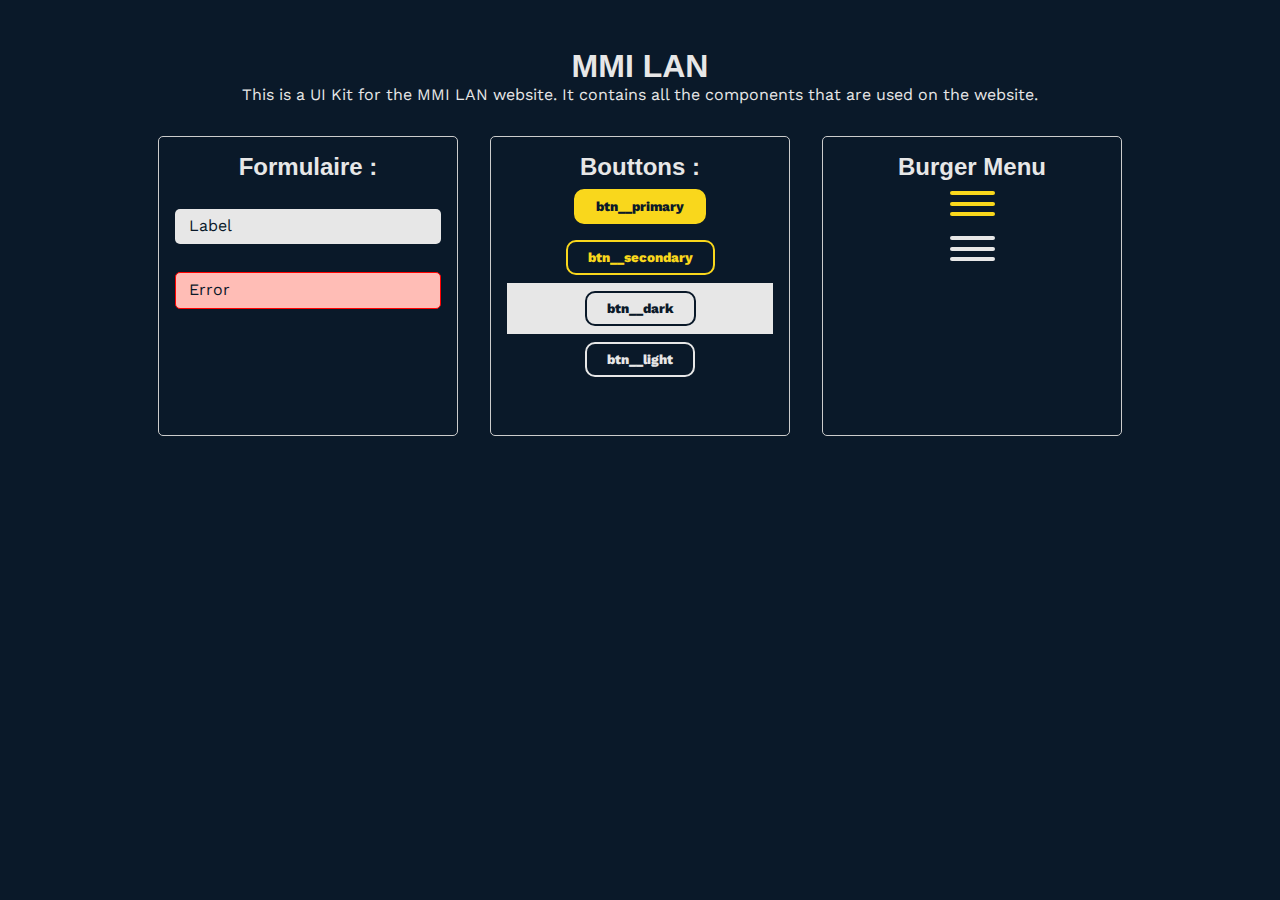
==== uikit/index.html @ 9e5bb72c "initialized UI KIT - adding default class - release v1 - you can view it in /uikit/ folder" ====
<!DOCTYPE html>
<html lang="en">
  <head>
    <meta charset="UTF-8" />
    <meta http-equiv="X-UA-Compatible" content="IE=edge" />
    <meta name="viewport" content="width=device-width, initial-scale=1.0" />
    <title>UI KIT - MMI LAN</title>

    <link rel="stylesheet" href="style/ui-kit.css" />

    <style>
      .container {
        padding: 3rem;
        text-align: center;
      }
      .kit-container {
        display: flex;
        flex-wrap: wrap;
        gap: 2rem;
        align-items: center;
        justify-content: center;
        margin-top: 2rem;
      }
      .kit-card {
        width: 300px;
        min-height: 300px;
        border: 1px solid #ccc;
        border-radius: 5px;
        padding: 1rem;
        display: flex;
        flex-direction: column;
      }
    </style>
  </head>
  <body>
    <div class="container">
      <h1>MMI LAN</h1>
      <p>
        This is a UI Kit for the MMI LAN website. It contains all the components
        that are used on the website.
      </p>
      <div class="kit-container">
        <div class="kit-card">
          <h2>Formulaire :</h2>
          <div class="input-group">
            <input
              type="text"
              name=""
              id="label"
              class="outside-form"
              placeholder=" "
            />
            <label for="label">Label</label>
          </div>
          <div class="input-group error">
            <input
              type="text"
              name=""
              id="error"
              class="outside-form"
              placeholder=" "
            />
            <label for="error">Error</label>
          </div>
        </div>
        <div class="kit-card" style="align-items: center">
          <h2>Bouttons :</h2>
          <button class="btn btn__primary">btn__primary</button>
          <button class="btn btn__secondary">btn__secondary</button>
          <div style="width: 100%; background-color: #e7e7e7">
            <button class="btn btn__dark">btn__dark</button>
          </div>

          <button class="btn btn__light">btn__light</button>
        </div>
        <div class="kit-card" style="align-items: center">
          <h2>Burger Menu</h2>
          <div class="burger-menu"><span></span><span></span><span></span></div>
          <div class="burger-menu white">
            <span></span><span></span><span></span>
          </div>
          <script>
            const burgers = document.querySelectorAll(".burger-menu");
            burgers.forEach((burger) => {
              burger.addEventListener("click", () => {
                burger.classList.toggle("active");
              });
            });
          </script>
        </div>
      </div>
    </div>
  </body>
</html>
---- uikit/style/ui-kit.css ----
/* FONT IMPORT */
/* 
* 1. WORK SANS
*/
@import url("https://fonts.googleapis.com/css2?family=Work+Sans&display=swap");
/*
* 2. Akira Expanded
*/
@font-face {
  font-family: "Akira";
  src: url("../fonts/Akira.otf");
  type: "opentype";
  font-weight: normal;
}
:root {
  --color-primary: #f9d71c;
  --color-dark: #0a1929;
  --color-light: #e7e7e7;
}

* {
  margin: 0;
  padding: 0;
  box-sizing: border-box;
}

body {
  font-family: "Work Sans", sans-serif;
  background-color: var(--color-dark);
}

/* All titles style */
h1,
h2,
h3,
h4,
h5,
h6 {
  font-family: "Akira", sans-serif;
  color: var(--color-light);
}

/* All text style */
p {
  font-family: "Work Sans", sans-serif;
  color: var(--color-light);
}

/* FORMULAIRES */
.input-group {
  position: relative;
  margin-top: 1.75rem;
}
.input-group label {
  position: absolute;
  top: 45%;
  left: 0.25rem;
  padding: 0 10px;
  background-color: transparent;
  color: var(--color-dark);
  transition: all 0.3s ease;
  transform: translateY(-50%);
}
.input-group input {
  padding: 10px;
  border: none;
  width: 100%;
}
.input-group input:not(:-moz-placeholder-shown) + label {
  top: -0.75rem;
  font-size: 0.85rem;
  color: var(--color-primary);
}
.input-group input:not(:-ms-input-placeholder) + label {
  top: -0.75rem;
  font-size: 0.85rem;
  color: var(--color-primary);
}
.input-group input:focus + label, .input-group input:not(:placeholder-shown) + label {
  top: -0.75rem;
  font-size: 0.85rem;
  color: var(--color-primary);
}
.input-group.error input {
  border: 1px solid red;
  color: red;
  background-color: rgb(255, 189, 182);
}
.input-group.error input:focus {
  outline: 1px solid red;
}
.input-group.error input:not(:-moz-placeholder-shown) + label {
  color: red;
}
.input-group.error input:not(:-ms-input-placeholder) + label {
  color: red;
}
.input-group.error input:focus + label, .input-group.error input:not(:placeholder-shown) + label {
  color: red;
}

input {
  font-family: "Work Sans", sans-serif;
  color: var(--color-dark);
  background-color: var(--color-light);
  border: none;
  border-radius: 5px;
  padding: 5px;
}
input:focus {
  outline: 2px solid var(--color-primary);
}

/*  BOUTONS  */
button {
  background-color: var(--color-light);
  border: none;
  border-radius: 5px;
  cursor: pointer;
  transition: all 0.3s ease;
}

.btn {
  font-family: "Work Sans", sans-serif;
  font-weight: 800;
  border: none;
  border-radius: 10px;
  padding: 0.5rem 1.25rem;
  margin-block: 0.5rem;
  width: -webkit-fit-content;
  width: -moz-fit-content;
  width: fit-content;
}
.btn.btn__primary {
  background-color: var(--color-primary);
  color: var(--color-dark);
  border: 2px solid var(--color-primary);
}
.btn.btn__primary:hover {
  background-color: var(--color-dark);
  color: var(--color-primary);
}
.btn.btn__secondary {
  background-color: var(--color-dark);
  color: var(--color-primary);
  border: 2px solid var(--color-primary);
}
.btn.btn__secondary:hover {
  background-color: var(--color-primary);
  color: var(--color-dark);
}
.btn.btn__dark {
  background-color: var(--color-light);
  color: var(--color-dark);
  border: 2px solid var(--color-dark);
}
.btn.btn__dark:hover {
  background-color: var(--color-dark);
  color: var(--color-light);
}
.btn.btn__light {
  background-color: var(--color-dark);
  color: var(--color-light);
  border: 2px solid var(--color-light);
}
.btn.btn__light:hover {
  background-color: var(--color-light);
  color: var(--color-dark);
}

/* BURGER MENU */
.burger-menu {
  position: relative;
  display: flex;
  cursor: pointer;
  height: 45px;
  width: 45px;
  flex-direction: column;
  align-items: stretch;
  justify-content: space-between;
  padding-block: 10px;
  z-index: 1000;
}
.burger-menu span {
  display: block;
  width: 100%;
  height: 4px;
  border-radius: 15px;
  background-color: var(--color-primary);
  transition: 0.5s ease;
}
.burger-menu.active span:nth-child(1) {
  width: 80%;
  transform: translateY(10px) rotate(135deg);
}
.burger-menu.active span:nth-child(2) {
  width: 80%;
  transform: rotate(-135deg);
}
.burger-menu.active span:nth-child(3) {
  transform: scale(0);
}
.burger-menu.white span {
  background-color: var(--color-light) !important;
}/*# sourceMappingURL=ui-kit.css.map */
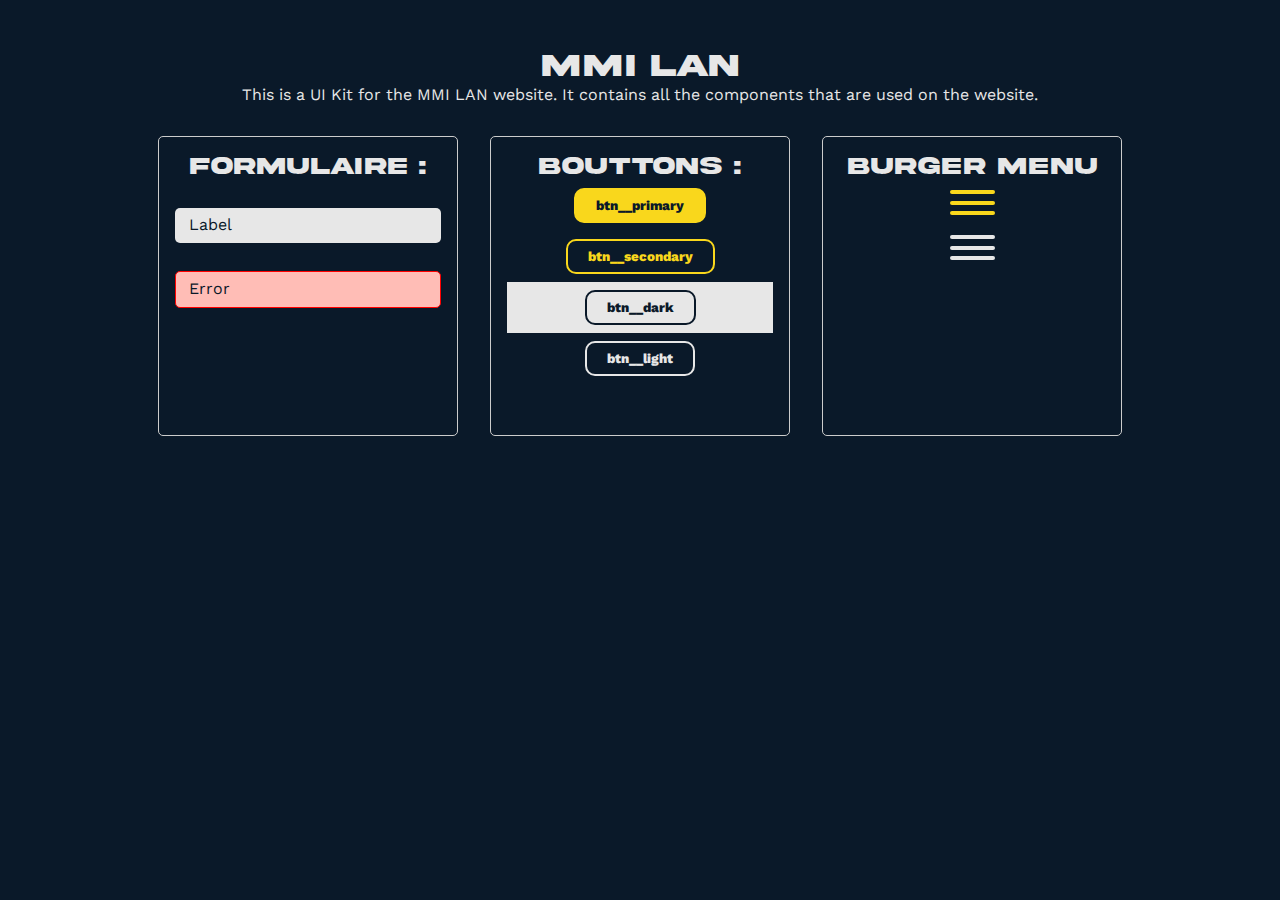
==== commit 9fbed8b1: "maximum scale 1, to avoid zooming on smartphone when focusing an input" ====
--- a/uikit/index.html
+++ b/uikit/index.html
@@ -3,7 +3,10 @@
   <head>
     <meta charset="UTF-8" />
     <meta http-equiv="X-UA-Compatible" content="IE=edge" />
-    <meta name="viewport" content="width=device-width, initial-scale=1.0" />
+    <meta
+      name="viewport"
+      content="width=device-width, initial-scale=1.0, maximum-scale=1.0"
+    />
     <title>UI KIT - MMI LAN</title>
 
     <link rel="stylesheet" href="style/ui-kit.css" />
--- a/uikit/style/ui-kit.css
+++ b/uikit/style/ui-kit.css
@@ -8,7 +8,7 @@
 */
 @font-face {
   font-family: "Akira";
-  src: url("../fonts/Akira.otf");
+  src: url("../../fonts/Akira.otf");
   type: "opentype";
   font-weight: normal;
 }
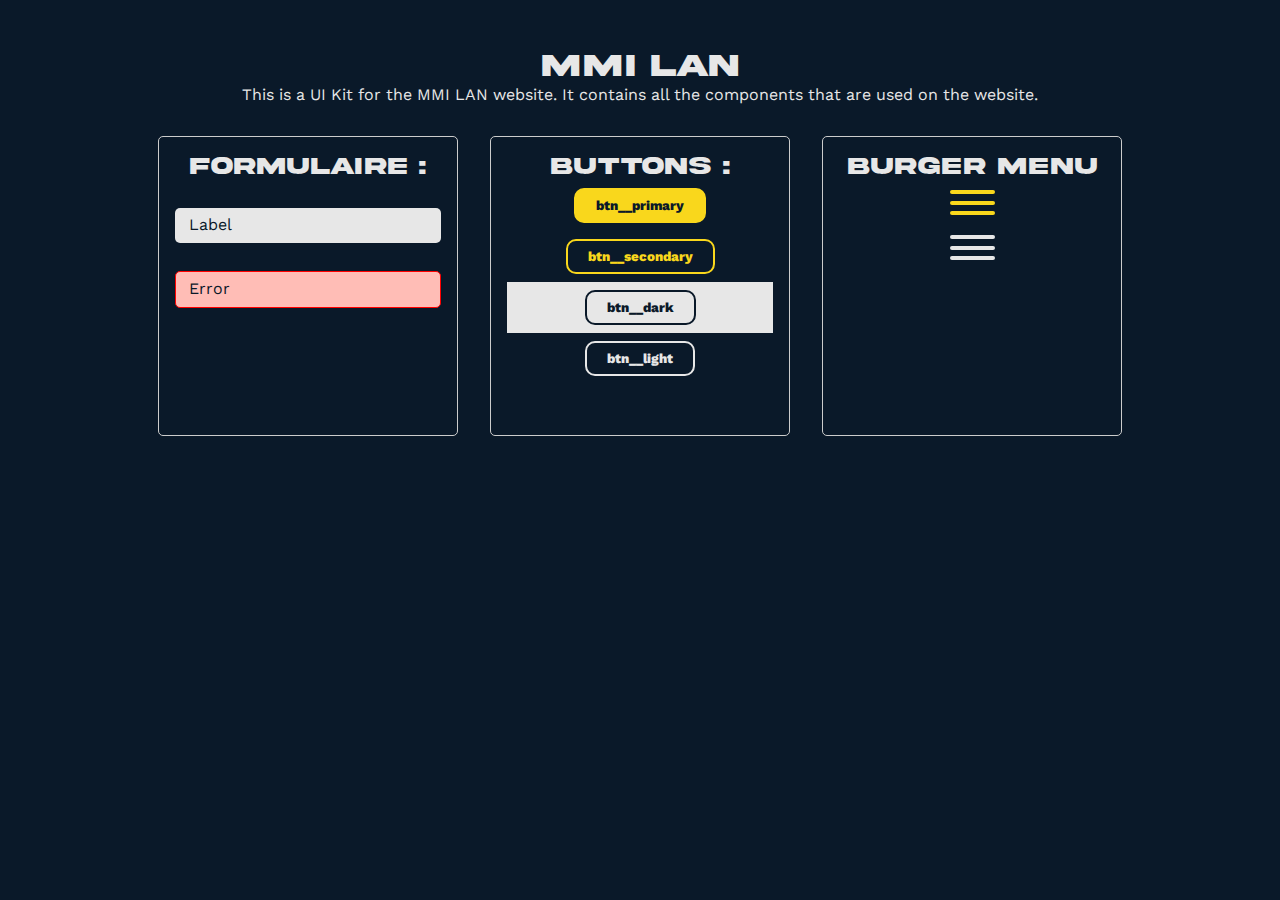
==== commit 72c99727: "fix" ====
--- a/uikit/index.html
+++ b/uikit/index.html
@@ -67,7 +67,7 @@
           </div>
         </div>
         <div class="kit-card" style="align-items: center">
-          <h2>Bouttons :</h2>
+          <h2>Buttons :</h2>
           <button class="btn btn__primary">btn__primary</button>
           <button class="btn btn__secondary">btn__secondary</button>
           <div style="width: 100%; background-color: #e7e7e7">
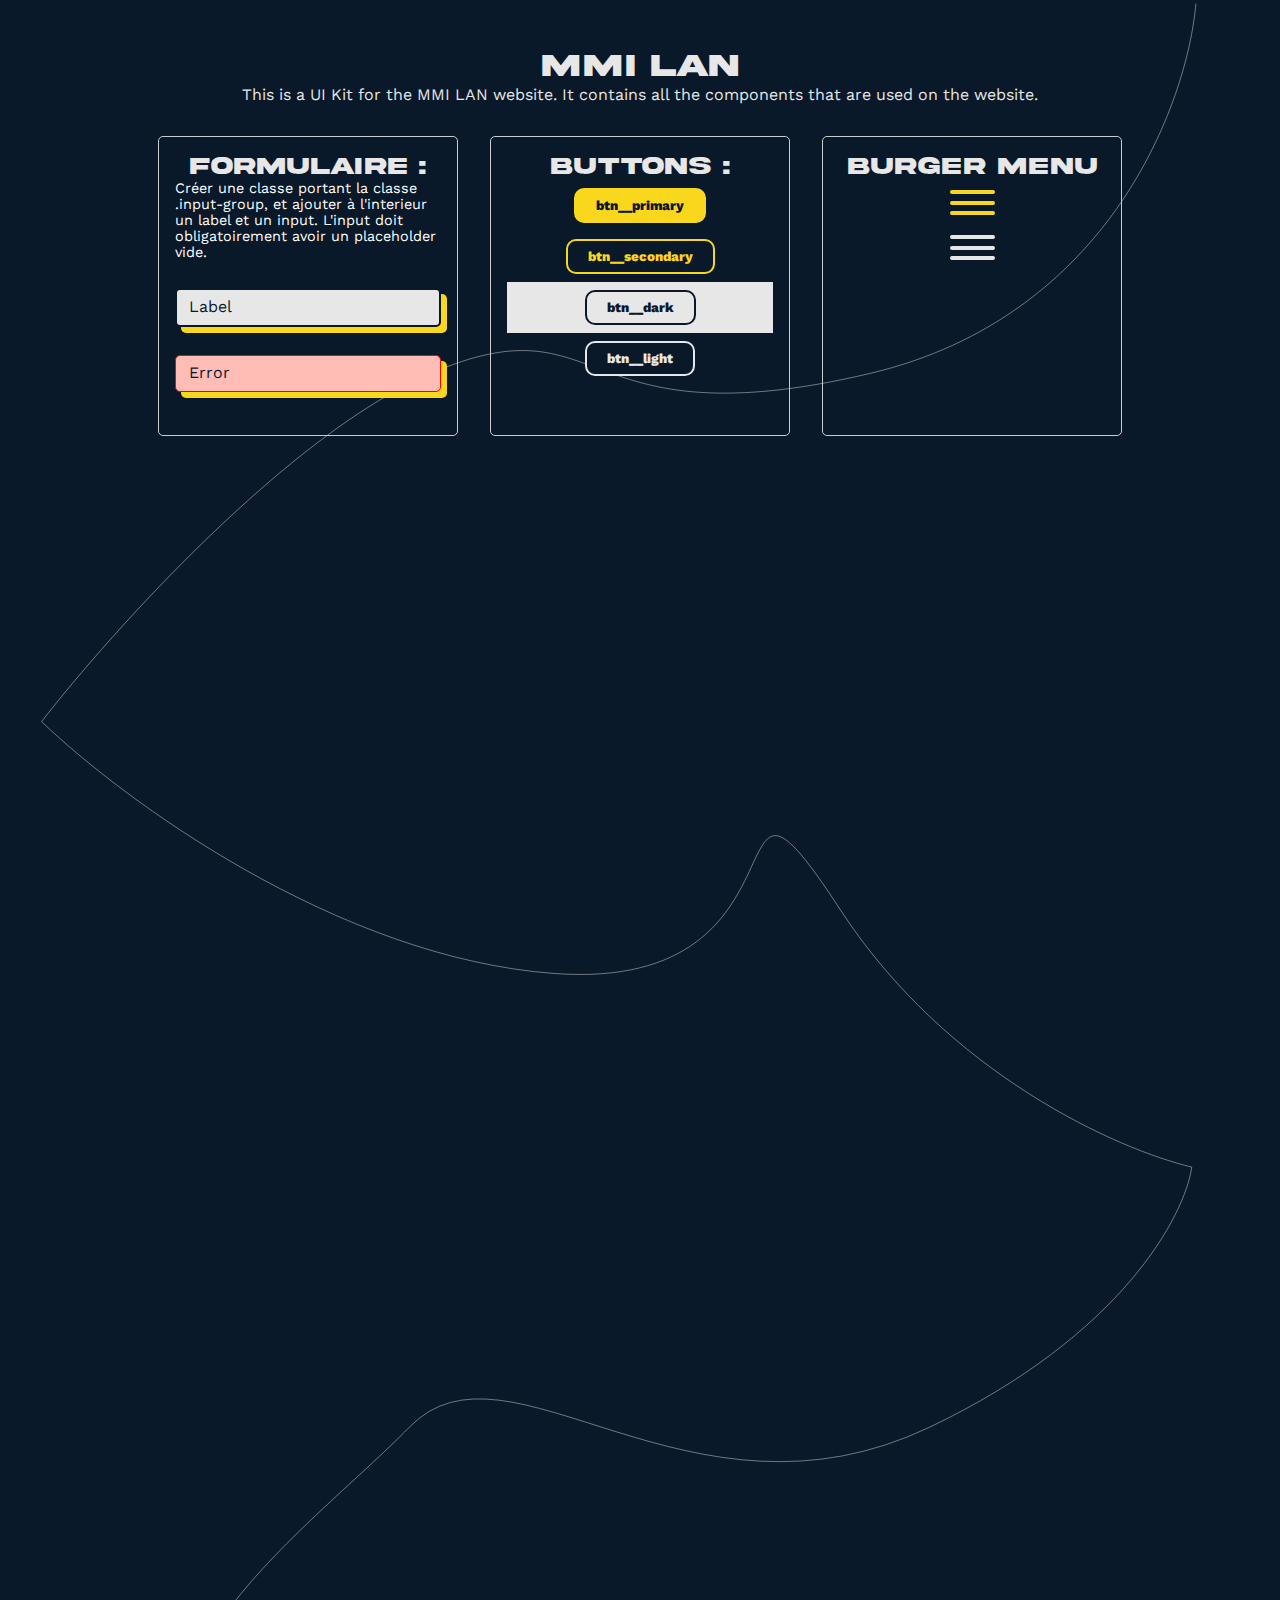
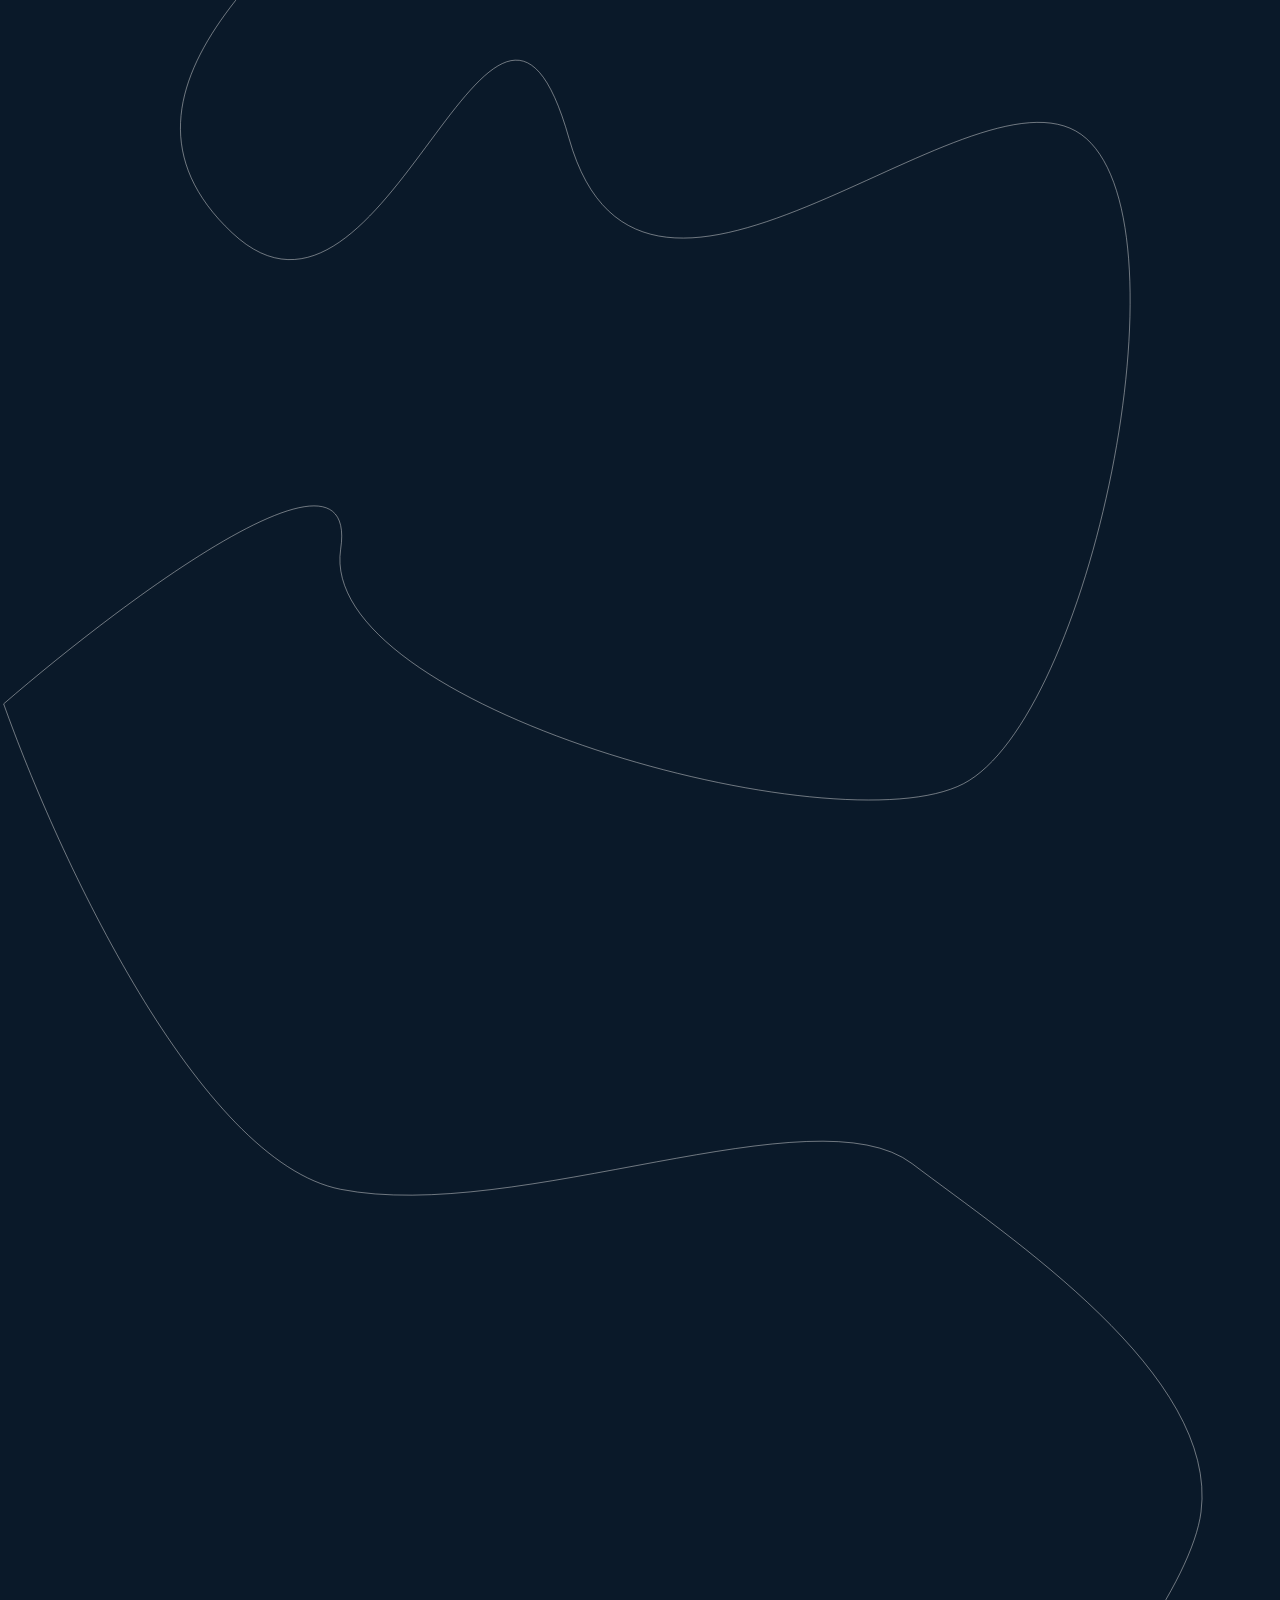
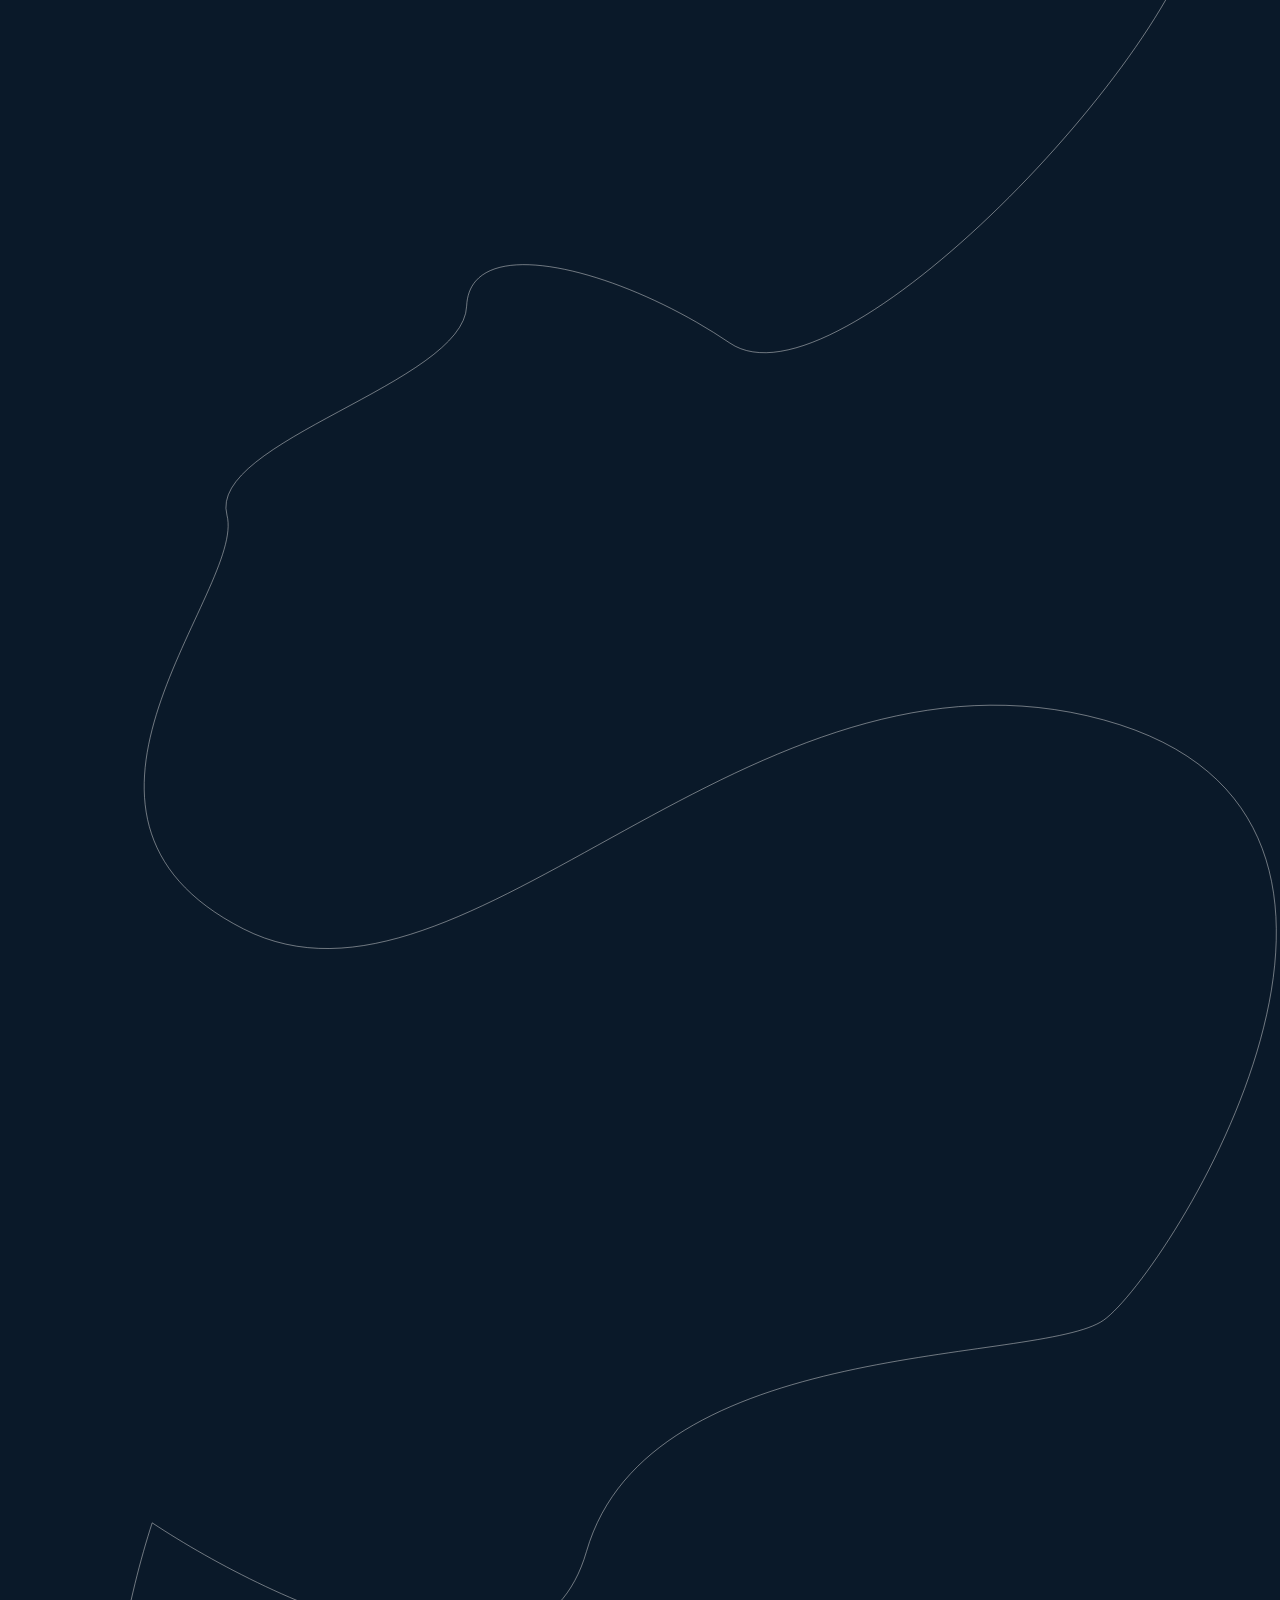
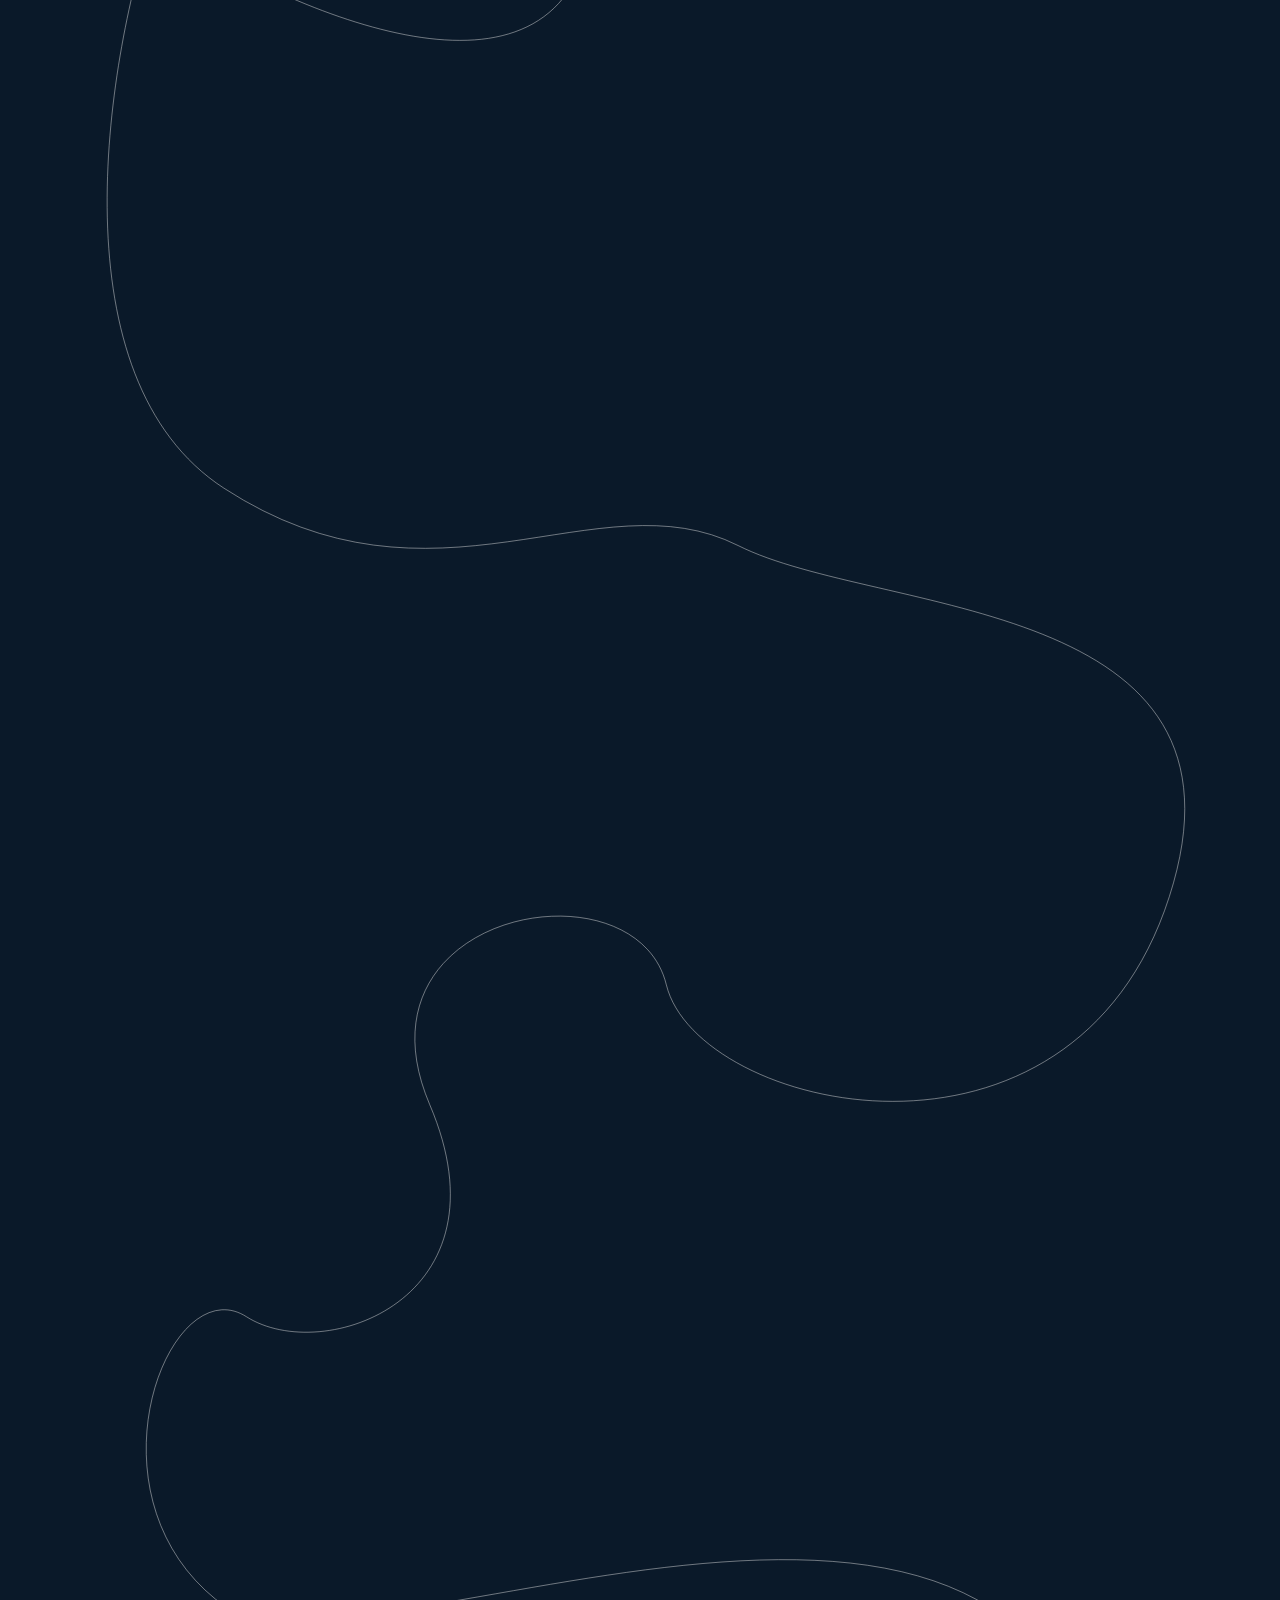
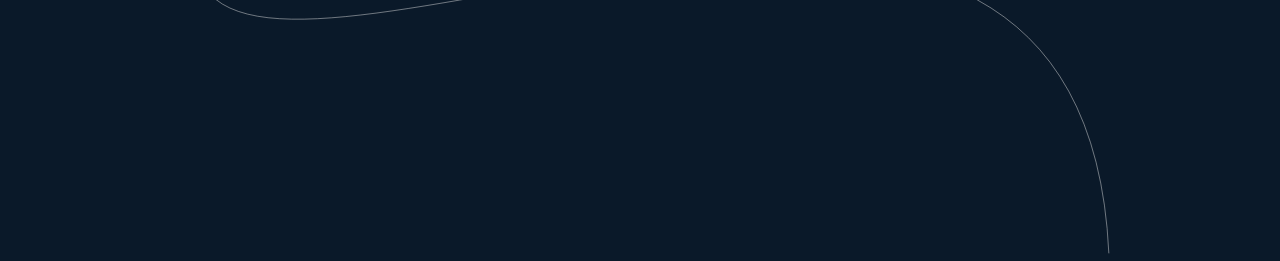
==== commit 04a163c4: "update of the UI KIT" ====
--- a/uikit/index.html
+++ b/uikit/index.html
@@ -36,6 +36,9 @@
     </style>
   </head>
   <body>
+    <div class="frise">
+      <img src="../Elements/graphics/frise.svg" alt="frise" />
+    </div>
     <div class="container">
       <h1>MMI LAN</h1>
       <p>
@@ -45,24 +48,19 @@
       <div class="kit-container">
         <div class="kit-card">
           <h2>Formulaire :</h2>
+          <p style="color: white; text-align: left; font-size: 0.9rem">
+            Créer une classe portant la classe .input-group, et ajouter à
+            l'interieur un label et un input. L'input doit obligatoirement avoir
+            un placeholder vide.
+          </p>
+          <!-- EXEMPLES DES INPUT GROUPS CI DESSOUS -->
+
           <div class="input-group">
-            <input
-              type="text"
-              name=""
-              id="label"
-              class="outside-form"
-              placeholder=" "
-            />
+            <input type="text" name="" id="label" placeholder=" " />
             <label for="label">Label</label>
           </div>
           <div class="input-group error">
-            <input
-              type="text"
-              name=""
-              id="error"
-              class="outside-form"
-              placeholder=" "
-            />
+            <input type="text" name="" id="error" placeholder=" " />
             <label for="error">Error</label>
           </div>
         </div>
--- a/uikit/style/ui-kit.css
+++ b/uikit/style/ui-kit.css
@@ -27,6 +27,23 @@
 body {
   font-family: "Work Sans", sans-serif;
   background-color: var(--color-dark);
+  position: relative;
+  overflow-x: hidden;
+}
+
+.frise {
+  position: absolute;
+  top: 0;
+  left: 50%;
+  transform: translateX(-50%);
+  width: 100%;
+  z-index: -1;
+}
+.frise img {
+  width: 100%;
+  height: 100%;
+  -o-object-fit: cover;
+     object-fit: cover;
 }
 
 /* All titles style */
@@ -60,11 +77,12 @@
   color: var(--color-dark);
   transition: all 0.3s ease;
   transform: translateY(-50%);
+  z-index: 1;
 }
 .input-group input {
   padding: 10px;
-  border: none;
-  width: 100%;
+  width: 100%;
+  z-index: 1;
 }
 .input-group input:not(:-moz-placeholder-shown) + label {
   top: -0.75rem;
@@ -98,17 +116,30 @@
 .input-group.error input:focus + label, .input-group.error input:not(:placeholder-shown) + label {
   color: red;
 }
+.input-group::after {
+  content: "";
+  position: absolute;
+  top: 0.35rem;
+  left: 0.35rem;
+  width: 100%;
+  height: 100%;
+  background-color: var(--color-primary);
+  z-index: -1;
+  border-radius: 5px;
+}
 
 input {
   font-family: "Work Sans", sans-serif;
   color: var(--color-dark);
   background-color: var(--color-light);
-  border: none;
+  border: 2px solid var(--color-dark);
+  outline: none;
   border-radius: 5px;
   padding: 5px;
 }
 input:focus {
-  outline: 2px solid var(--color-primary);
+  border: 2px solid var(--color-primary);
+  outline: none;
 }
 
 /*  BOUTONS  */
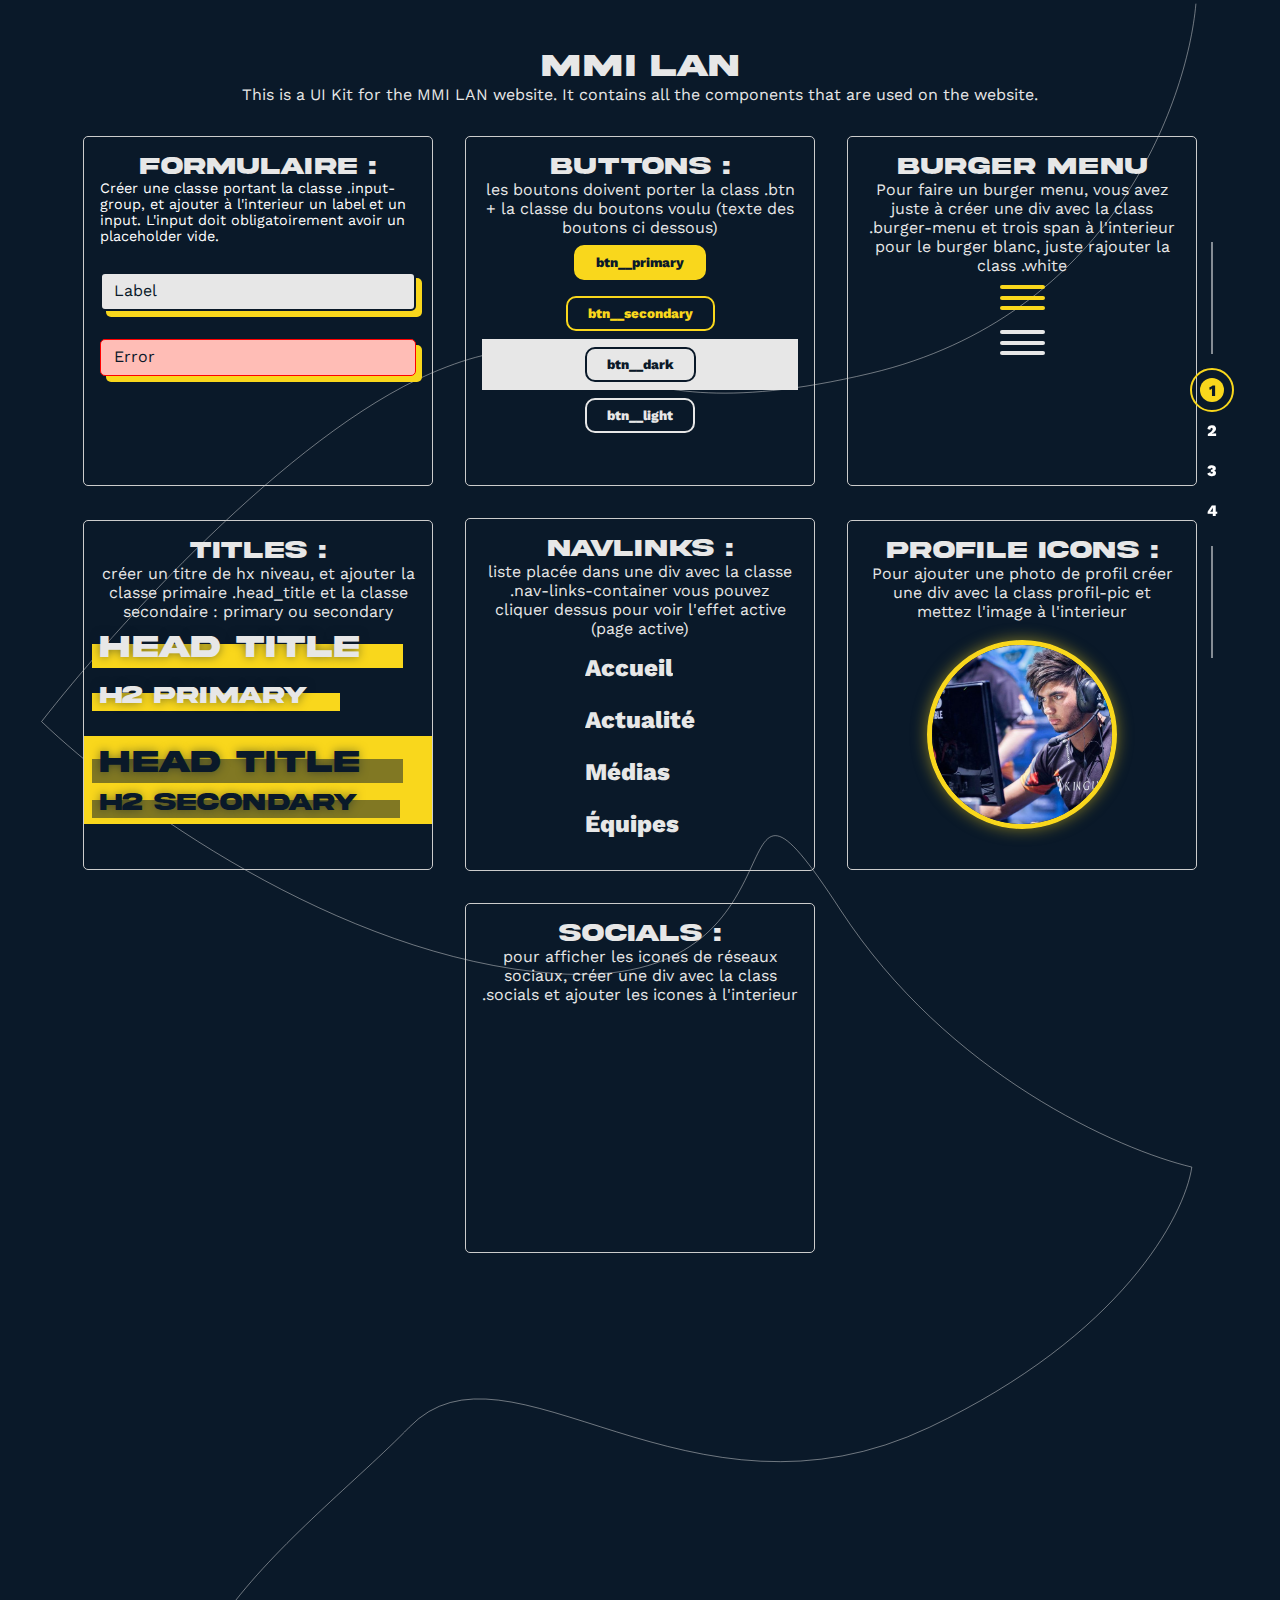
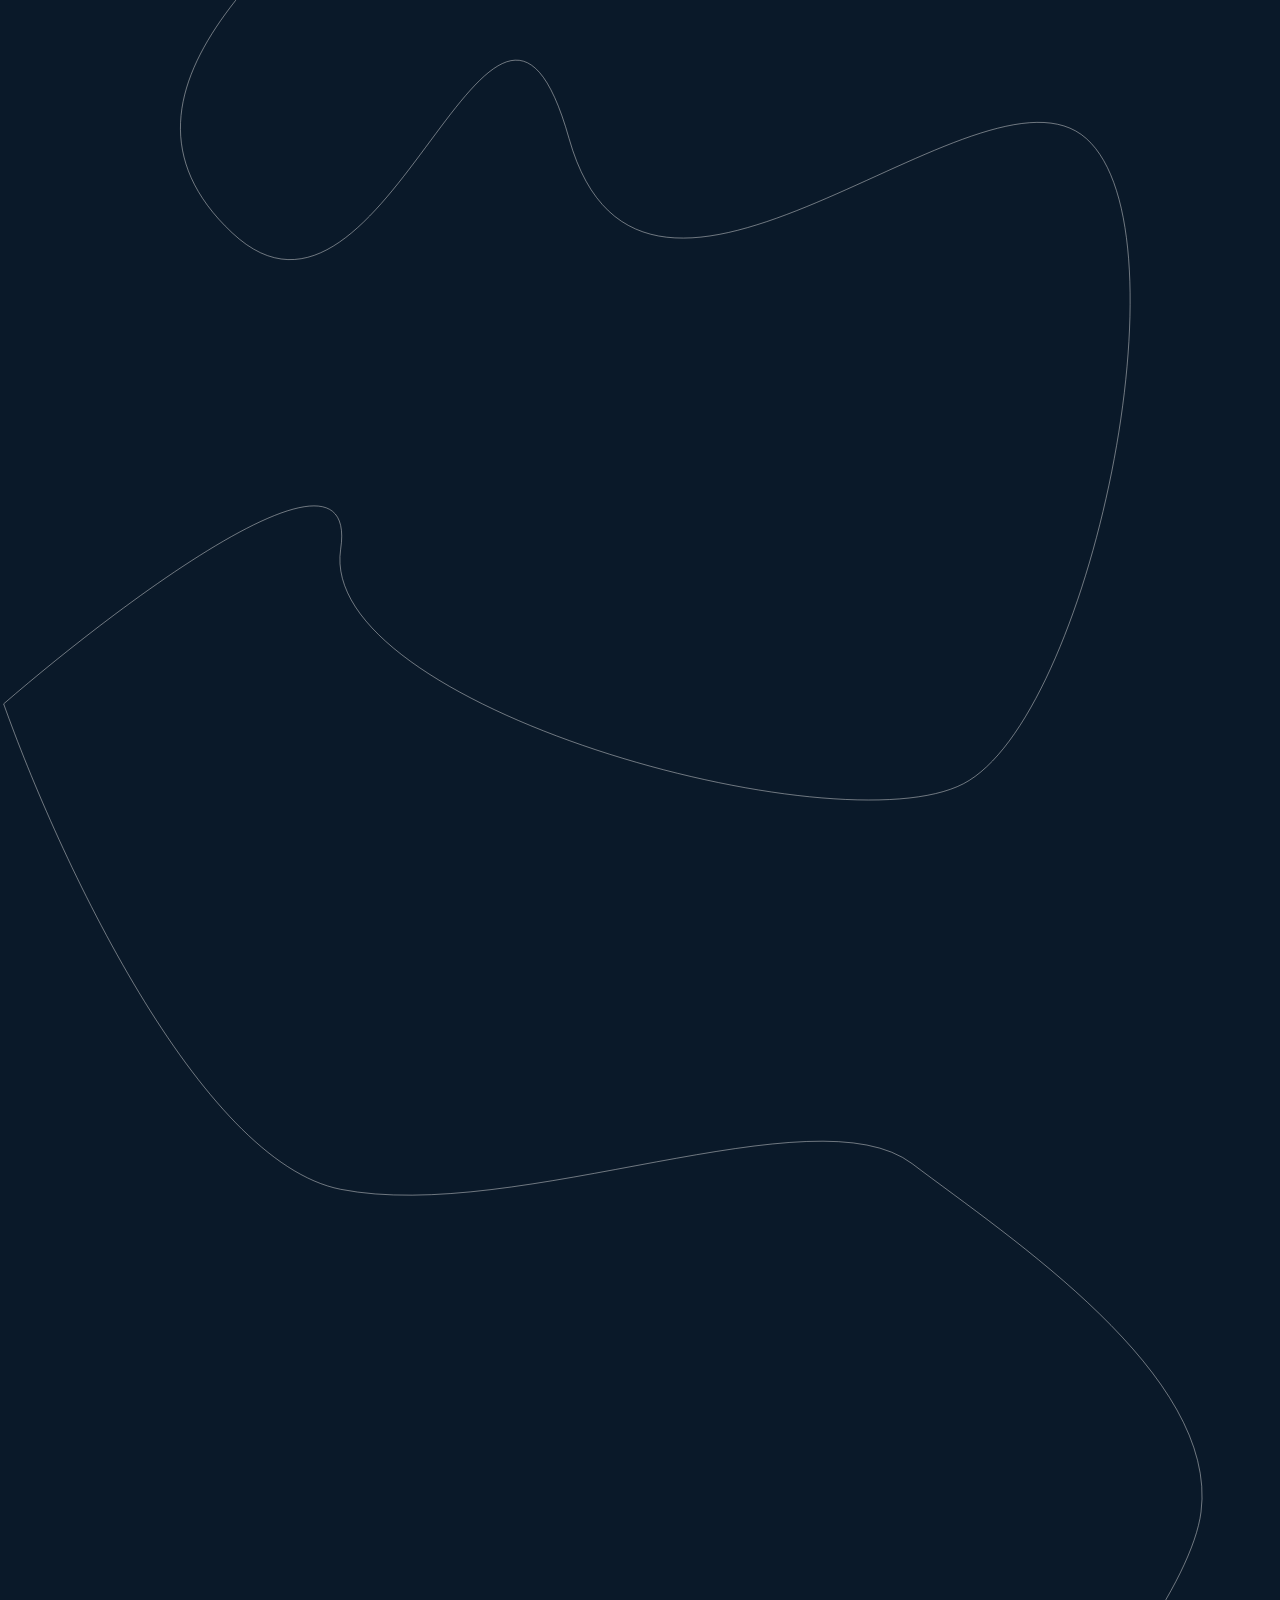
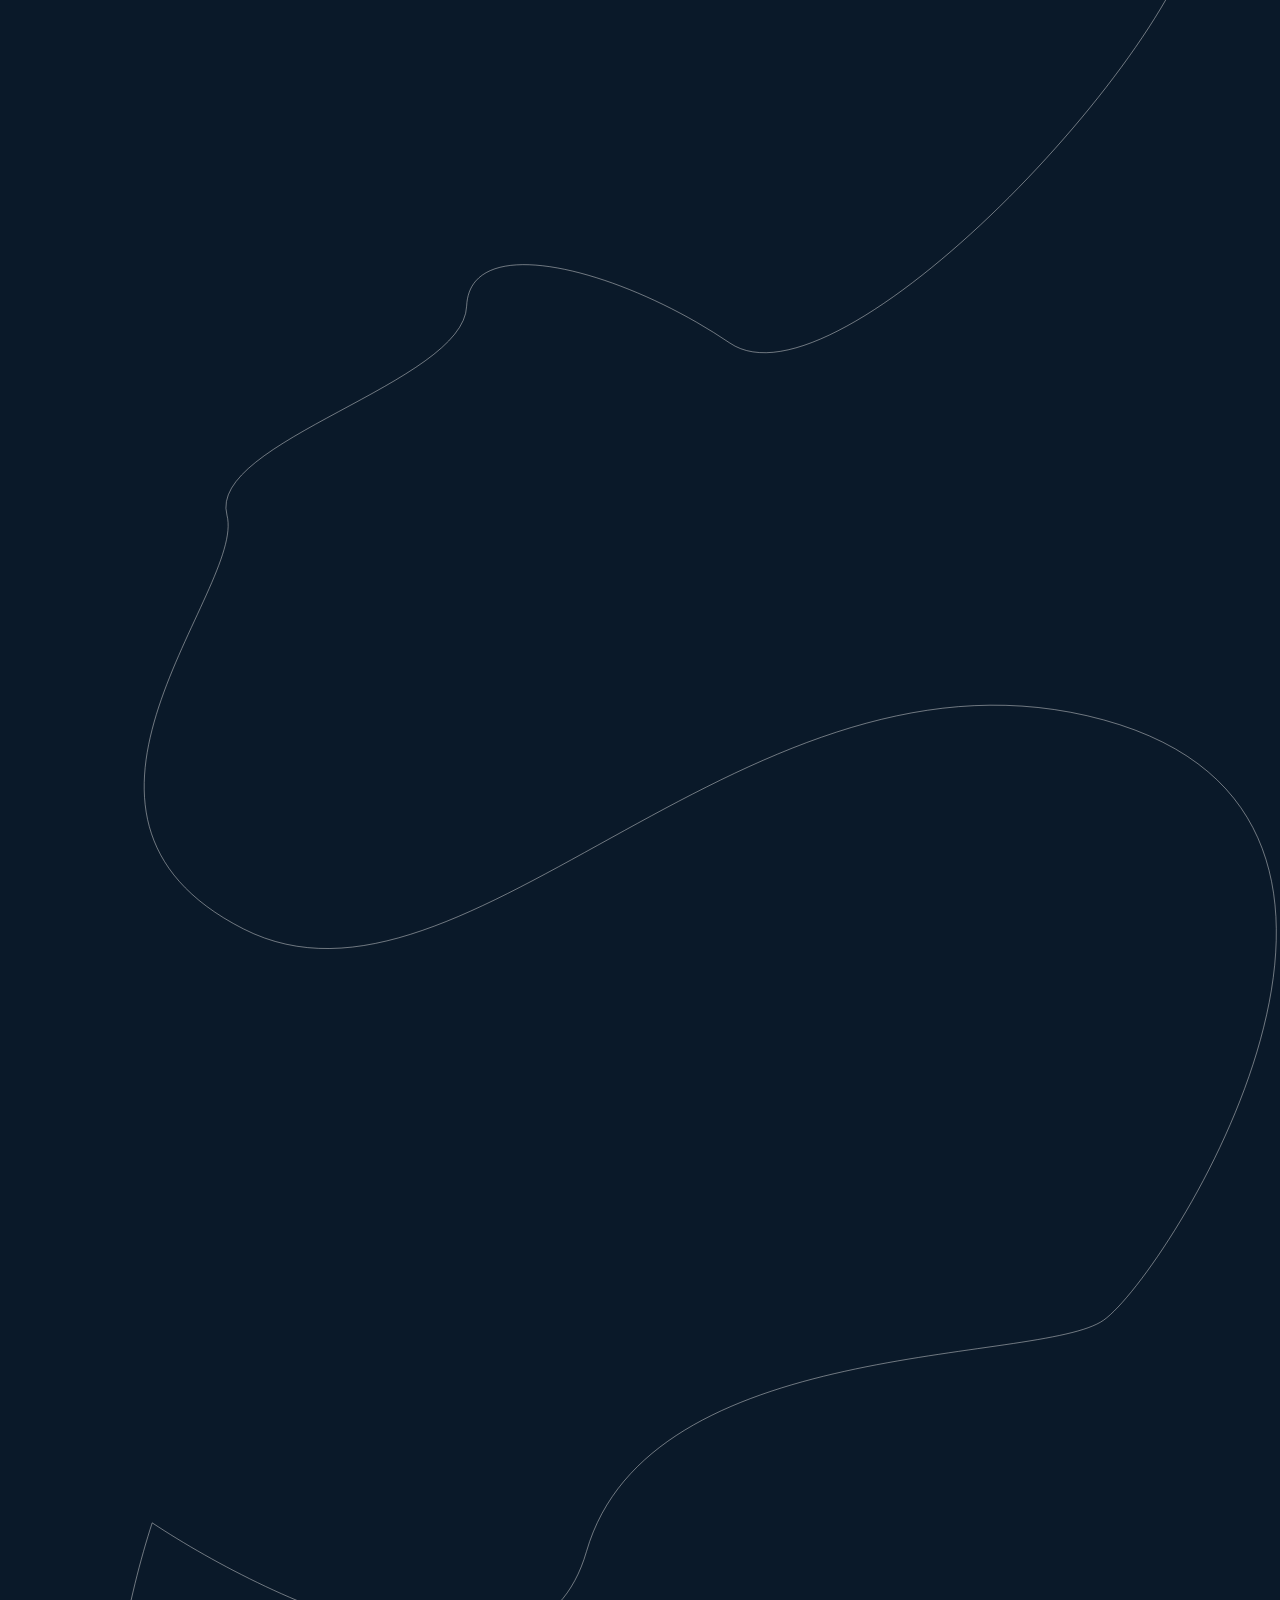
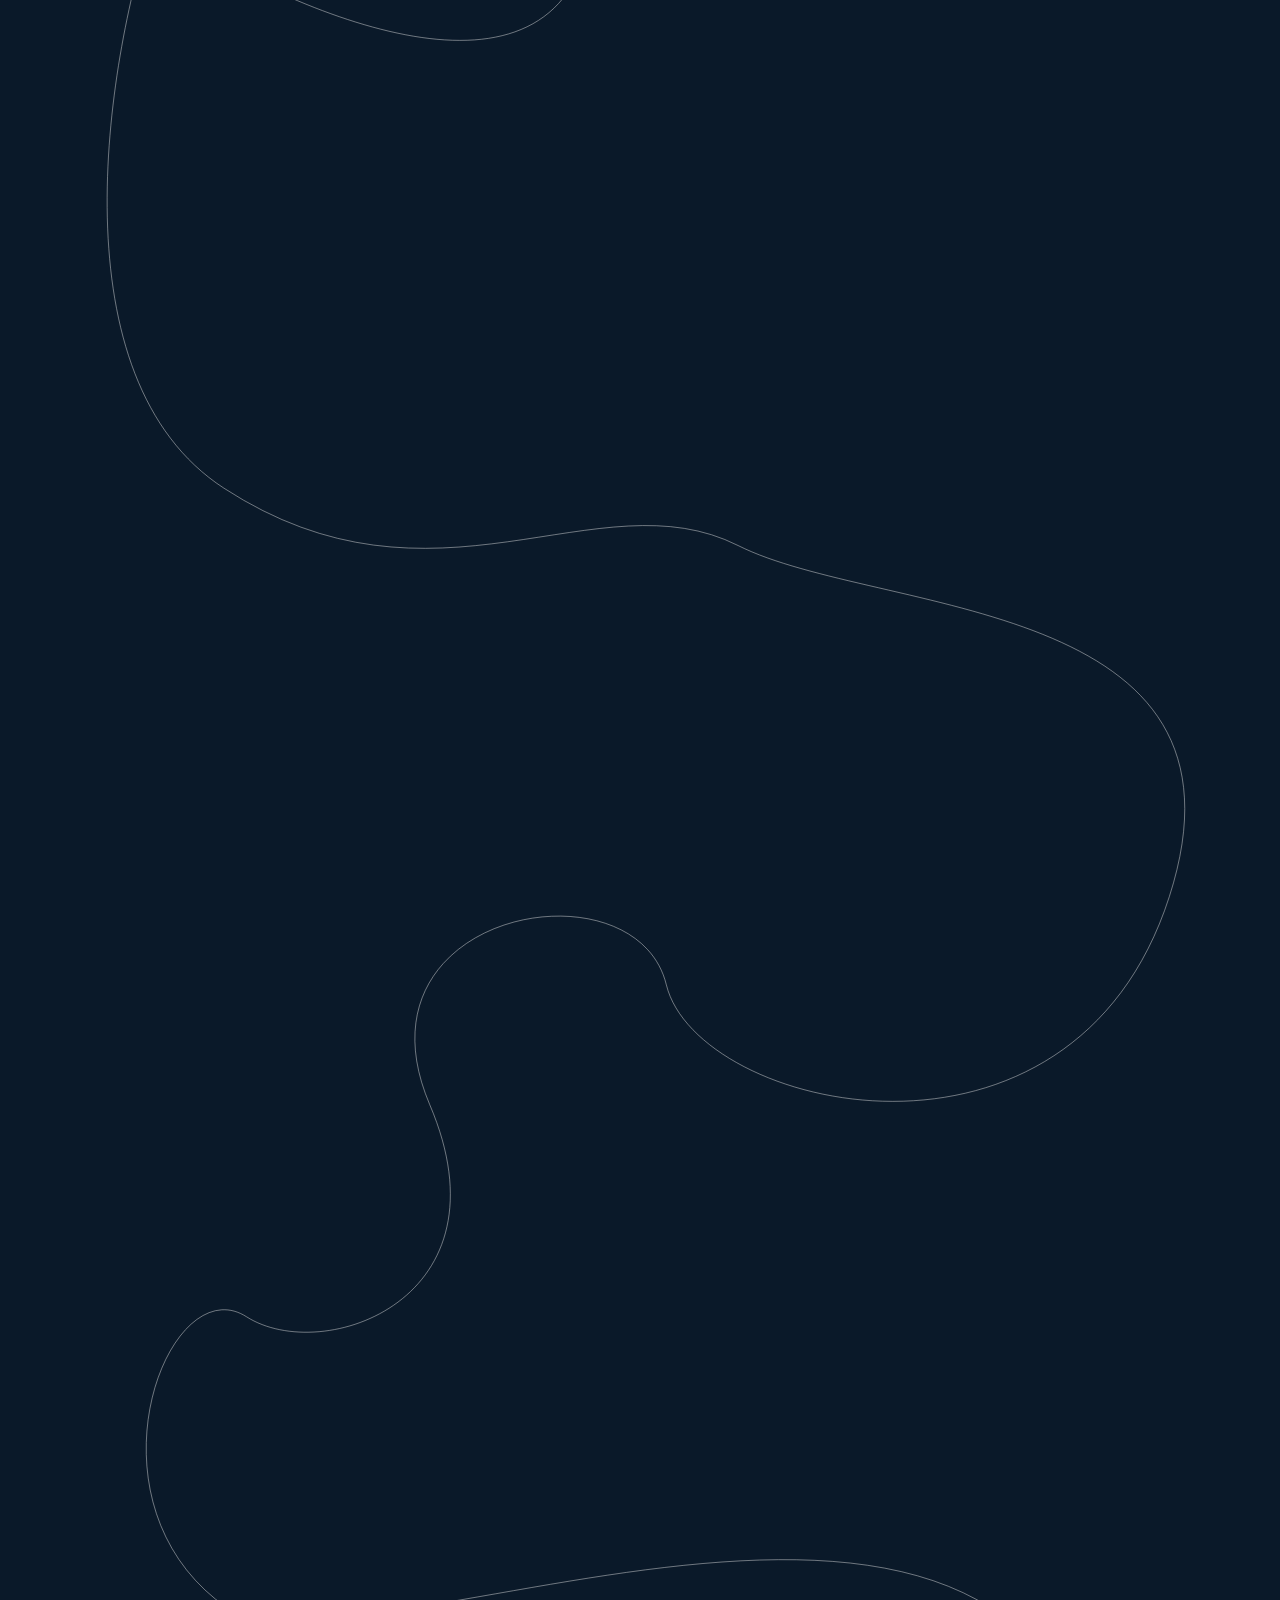
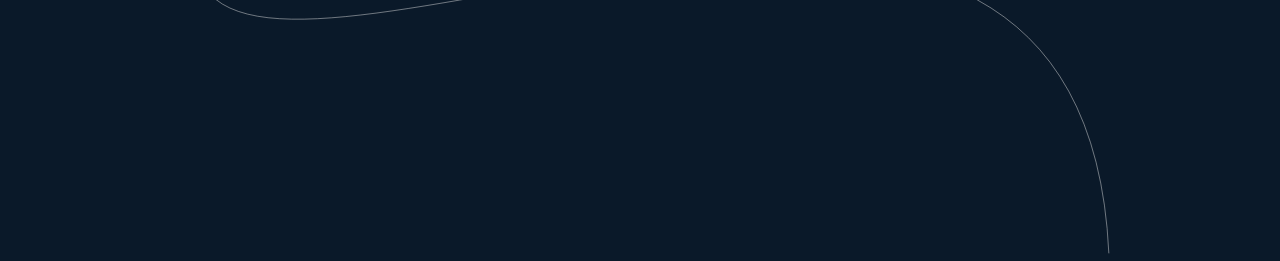
==== commit 71cbe1ba: "major ui kit update" ====
--- a/uikit/index.html
+++ b/uikit/index.html
@@ -25,8 +25,8 @@
         margin-top: 2rem;
       }
       .kit-card {
-        width: 300px;
-        min-height: 300px;
+        width: 350px;
+        min-height: 350px;
         border: 1px solid #ccc;
         border-radius: 5px;
         padding: 1rem;
@@ -34,17 +34,57 @@
         flex-direction: column;
       }
     </style>
+
+    <script>
+      // set current width of the screen to --screen-width
+      const rootcss = document.documentElement.style;
+      rootcss.setProperty("--screen-width", window.innerWidth + "px");
+    </script>
   </head>
   <body>
     <div class="frise">
       <img src="../Elements/graphics/frise.svg" alt="frise" />
     </div>
+
+    <!-- SECTION VIEWER -->
+    <div class="section-viewer">
+      <ul>
+        <li><a href="#1" class="active">1</a></li>
+        <li><a href="#2">2</a></li>
+        <li><a href="#3">3</a></li>
+        <li><a href="#4">4</a></li>
+        <div class="cursor"></div>
+      </ul>
+      <script>
+        const cursor = document.querySelector(".cursor");
+        const sections = document.querySelectorAll(".section-viewer ul li");
+        const links_viewer = document.querySelectorAll(
+          ".section-viewer ul li a"
+        );
+        const sectionWidth = sections[0].getBoundingClientRect().height;
+
+        links_viewer.forEach((link, index) => {
+          console.log(index, sectionWidth);
+          link.addEventListener("click", () => {
+            links_viewer.forEach((link) => {
+              link.classList.remove("active");
+            });
+            link.classList.add("active");
+            cursor.style.top = index * sectionWidth + "px";
+          });
+        });
+      </script>
+    </div>
+
+    <!-- HEAD -->
     <div class="container">
       <h1>MMI LAN</h1>
       <p>
         This is a UI Kit for the MMI LAN website. It contains all the components
         that are used on the website.
       </p>
+
+      <!-- FORMULAIRES -->
       <div class="kit-container">
         <div class="kit-card">
           <h2>Formulaire :</h2>
@@ -64,8 +104,14 @@
             <label for="error">Error</label>
           </div>
         </div>
+
+        <!-- BOUTONS  -->
         <div class="kit-card" style="align-items: center">
           <h2>Buttons :</h2>
+          <p>
+            les boutons doivent porter la class .btn + la classe du boutons
+            voulu (texte des boutons ci dessous)
+          </p>
           <button class="btn btn__primary">btn__primary</button>
           <button class="btn btn__secondary">btn__secondary</button>
           <div style="width: 100%; background-color: #e7e7e7">
@@ -74,8 +120,15 @@
 
           <button class="btn btn__light">btn__light</button>
         </div>
+
+        <!-- BURGER MENU -->
         <div class="kit-card" style="align-items: center">
           <h2>Burger Menu</h2>
+          <p>
+            Pour faire un burger menu, vous avez juste à créer une div avec la
+            class .burger-menu et trois span à l'interieur pour le burger blanc,
+            juste rajouter la class .white
+          </p>
           <div class="burger-menu"><span></span><span></span><span></span></div>
           <div class="burger-menu white">
             <span></span><span></span><span></span>
@@ -89,6 +142,72 @@
             });
           </script>
         </div>
+
+        <!-- TITRES -->
+        <div class="kit-card" style="padding-inline: 0">
+          <h2>Titles :</h2>
+          <p>
+            créer un titre de hx niveau, et ajouter la classe primaire
+            .head_title et la classe secondaire : primary ou secondary
+          </p>
+          <h1 class="head_title primary">Head Title</h1>
+          <h2 class="head_title primary">h2 primary</h2>
+          <br />
+          <div style="width: 100%; background-color: #f9d71c">
+            <h1 class="head_title secondary">Head Title</h1>
+            <h2 class="head_title secondary">h2 secondary</h2>
+          </div>
+        </div>
+
+        <!-- LIENS EN NAVBAR -->
+        <div class="kit-card">
+          <h2>NavLinks :</h2>
+          <p>
+            liste placée dans une div avec la classe .nav-links-container vous
+            pouvez cliquer dessus pour voir l'effet active (page active)
+          </p>
+          <div class="nav-links-container">
+            <ul>
+              <li><a href="#">Accueil</a></li>
+              <li><a href="#">Actualité</a></li>
+              <li><a href="#">Médias</a></li>
+              <li><a href="#">Équipes</a></li>
+            </ul>
+          </div>
+          <script>
+            const links = document.querySelectorAll(".nav-links-container li");
+            links.forEach((link) => {
+              link.addEventListener("click", () => {
+                links.forEach((link) => {
+                  link.classList.remove("active");
+                });
+                link.classList.add("active");
+              });
+            });
+          </script>
+        </div>
+
+        <!-- ICONES DE PROFIL -->
+        <div class="kit-card">
+          <h2>Profile icons :</h2>
+          <p>
+            Pour ajouter une photo de profil créer une div avec la class
+            profil-pic et mettez l'image à l'interieur
+          </p>
+          <br />
+          <div class="profil-pic">
+            <img src="../Elements/avatars/players/p1.jpg" alt="logo" />
+          </div>
+        </div>
+
+        <!-- RESAUX SOCIAUX -->
+        <div class="kit-card">
+          <h2>Socials :</h2>
+          <p>
+            pour afficher les icones de réseaux sociaux, créer une div avec la
+            class .socials et ajouter les icones à l'interieur
+          </p>
+        </div>
       </div>
     </div>
   </body>
--- a/uikit/style/ui-kit.css
+++ b/uikit/style/ui-kit.css
@@ -37,6 +37,7 @@
   left: 50%;
   transform: translateX(-50%);
   width: 100%;
+  max-width: var(--screen-width);
   z-index: -1;
 }
 .frise img {
@@ -44,6 +45,89 @@
   height: 100%;
   -o-object-fit: cover;
      object-fit: cover;
+}
+
+.section-viewer {
+  position: fixed;
+  right: 3rem;
+  top: 50%;
+  transform: translateY(-50%);
+  color: white;
+}
+.section-viewer ul {
+  display: flex;
+  flex-direction: column;
+  align-items: center;
+  justify-content: center;
+  list-style: none;
+  position: relative;
+}
+.section-viewer ul li {
+  width: 2.5rem;
+  aspect-ratio: 1/1;
+  display: flex;
+  justify-content: center;
+  align-items: center;
+}
+.section-viewer ul li a {
+  color: white;
+  text-decoration: none;
+  cursor: pointer;
+  font-weight: 800;
+}
+.section-viewer ul li a.active {
+  color: var(--color-dark);
+}
+.section-viewer .cursor {
+  position: absolute;
+  z-index: -1;
+  width: 2.5rem;
+  aspect-ratio: 1/1;
+  transition: all 0.3s ease;
+  top: 0;
+}
+.section-viewer .cursor::after {
+  content: "";
+  position: absolute;
+  top: 50%;
+  left: 50%;
+  transform: translate(-50%, -50%);
+  width: 100%;
+  aspect-ratio: 1/1;
+  border-radius: 50%;
+  border: 2px solid var(--color-primary);
+}
+.section-viewer .cursor::before {
+  content: "";
+  position: absolute;
+  top: 50%;
+  left: 50%;
+  transform: translate(-50%, -50%);
+  width: 60%;
+  aspect-ratio: 1/1;
+  border-radius: 50%;
+  background-color: var(--color-primary);
+  z-index: -1;
+}
+.section-viewer::before {
+  content: "";
+  position: absolute;
+  top: -80%;
+  left: 50%;
+  transform: translateX(-50%);
+  width: 1px;
+  height: 70%;
+  background-color: white;
+}
+.section-viewer::after {
+  content: "";
+  position: absolute;
+  bottom: -80%;
+  left: 50%;
+  transform: translateX(-50%);
+  width: 1px;
+  height: 70%;
+  background-color: white;
 }
 
 /* All titles style */
@@ -222,7 +306,7 @@
 }
 .burger-menu.active span:nth-child(1) {
   width: 80%;
-  transform: translateY(10px) rotate(135deg);
+  transform: translateY(11px) rotate(135deg);
 }
 .burger-menu.active span:nth-child(2) {
   width: 80%;
@@ -233,4 +317,108 @@
 }
 .burger-menu.white span {
   background-color: var(--color-light) !important;
+}
+
+/* titres */
+.head_title {
+  position: relative;
+  margin: 0.5rem 1rem;
+  width: -webkit-fit-content;
+  width: -moz-fit-content;
+  width: fit-content;
+  text-shadow: 0 0 10px rgba(10, 25, 41, 0.5);
+  z-index: 1;
+}
+.head_title::after {
+  content: "";
+  position: absolute;
+  bottom: -0.15rem;
+  left: -0.5rem;
+  width: 120%;
+  height: 0.75em;
+  background-color: var(--color-primary);
+  z-index: -1;
+}
+.head_title.primary {
+  color: var(--color-light);
+}
+.head_title.primary::after {
+  background-color: var(--color-primary);
+}
+.head_title.secondary {
+  color: var(--color-dark);
+}
+.head_title.secondary::after {
+  background-color: rgba(10, 25, 41, 0.5);
+}
+
+/* NAVLINKS */
+.nav-links-container {
+  display: flex;
+  flex-direction: column;
+  justify-content: center;
+  align-items: center;
+  transition: all 0.3s ease;
+}
+.nav-links-container.active {
+  opacity: 1;
+  visibility: visible;
+}
+.nav-links-container ul {
+  list-style: none;
+  padding: 0;
+  margin: 0;
+}
+.nav-links-container ul li a {
+  position: relative;
+  overflow-x: hidden;
+  display: block;
+  width: -webkit-fit-content;
+  width: -moz-fit-content;
+  width: fit-content;
+  font-family: "Work Sans", sans-serif;
+  font-size: 1.5rem;
+  font-weight: 800;
+  color: var(--color-light);
+  text-decoration: none;
+  transition: all 0.3s ease;
+  margin: 0.5rem 1rem;
+  padding: 0.5rem 0;
+}
+.nav-links-container ul li a::after {
+  content: "";
+  display: block;
+  position: absolute;
+  width: 100%;
+  height: 2px;
+  left: -100%;
+  background-color: var(--color-primary);
+  transition: all 0.3s ease;
+}
+.nav-links-container ul li a:hover {
+  color: var(--color-primary);
+}
+.nav-links-container ul li a:hover::after {
+  left: 0;
+}
+.nav-links-container ul li.active a::after {
+  left: 0;
+}
+
+/* Photos de profile */
+.profil-pic {
+  margin: 0 auto;
+  position: relative;
+  width: 60%;
+  aspect-ratio: 1/1;
+  border-radius: 50%;
+  overflow: hidden;
+  border: 0.35rem solid var(--color-primary);
+  box-shadow: 0 0 15px rgba(249, 215, 28, 0.5);
+}
+.profil-pic img {
+  width: 100%;
+  height: 100%;
+  -o-object-fit: cover;
+     object-fit: cover;
 }/*# sourceMappingURL=ui-kit.css.map */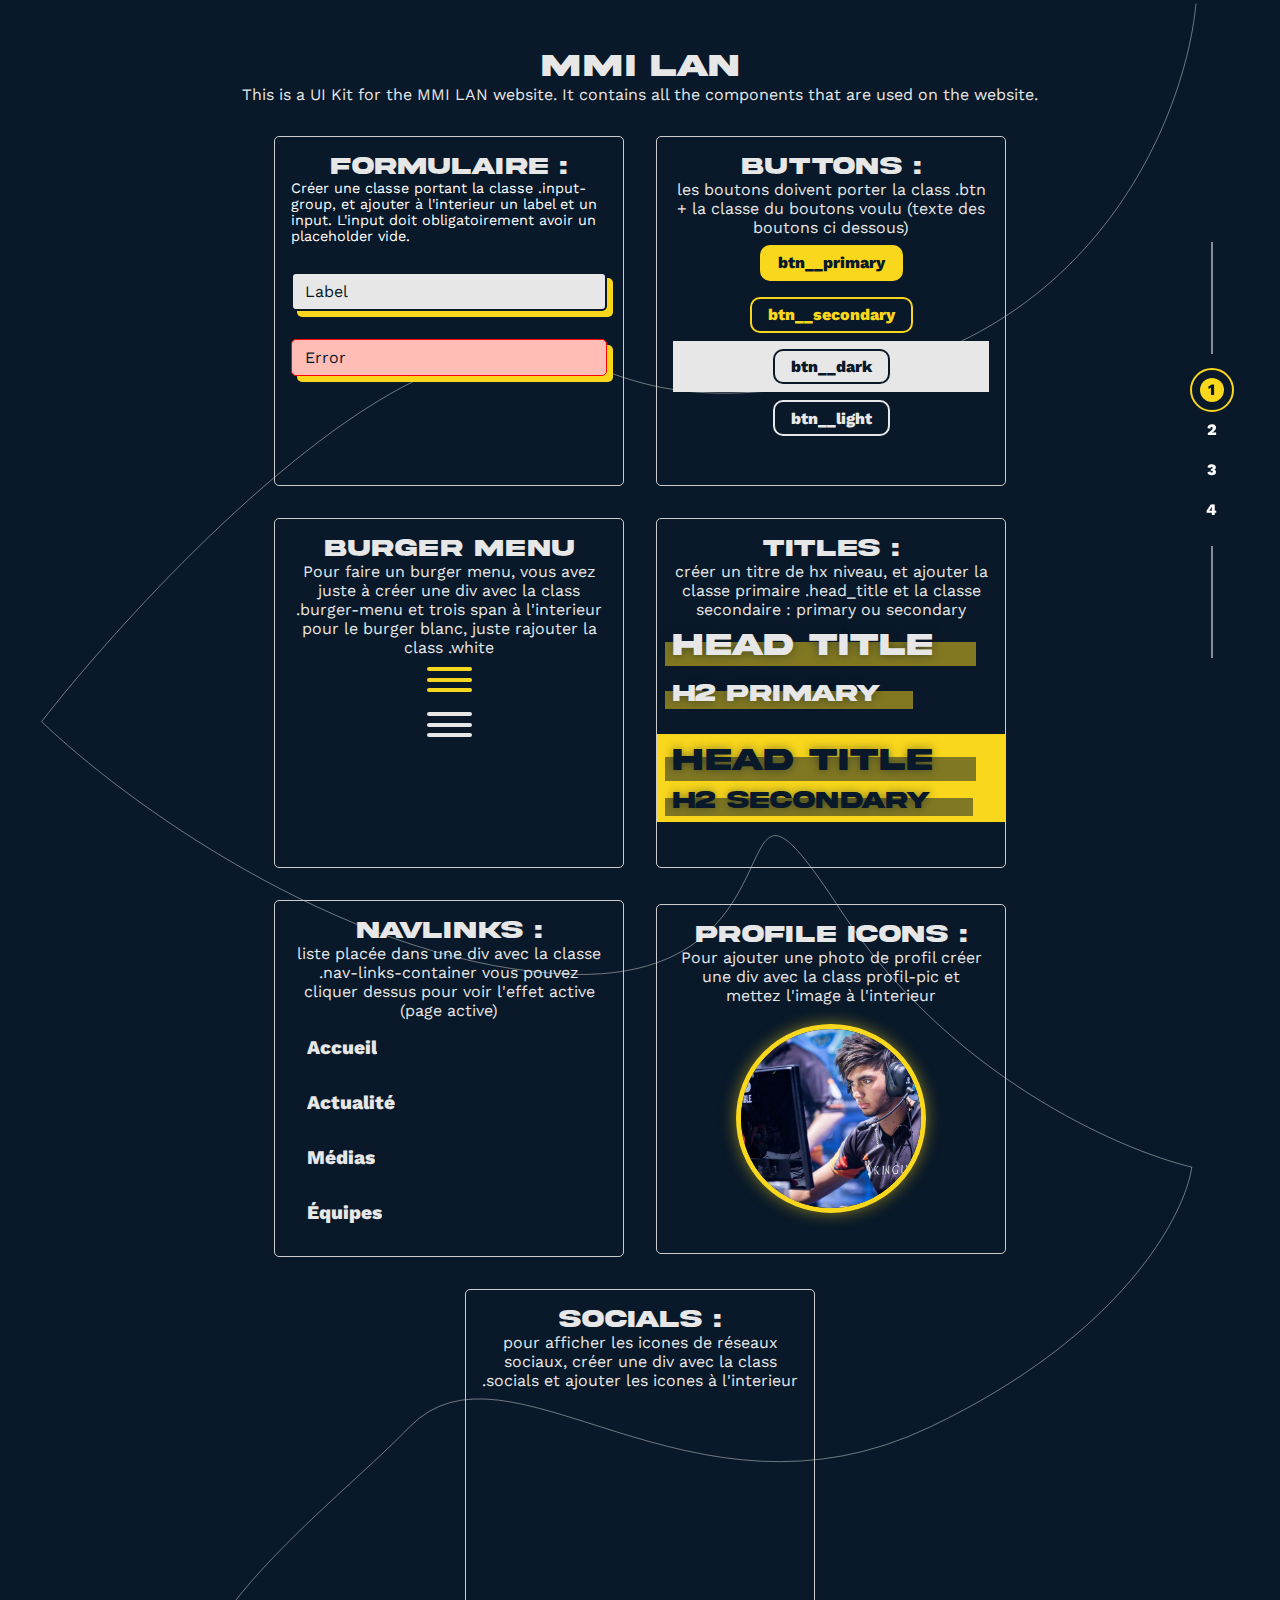
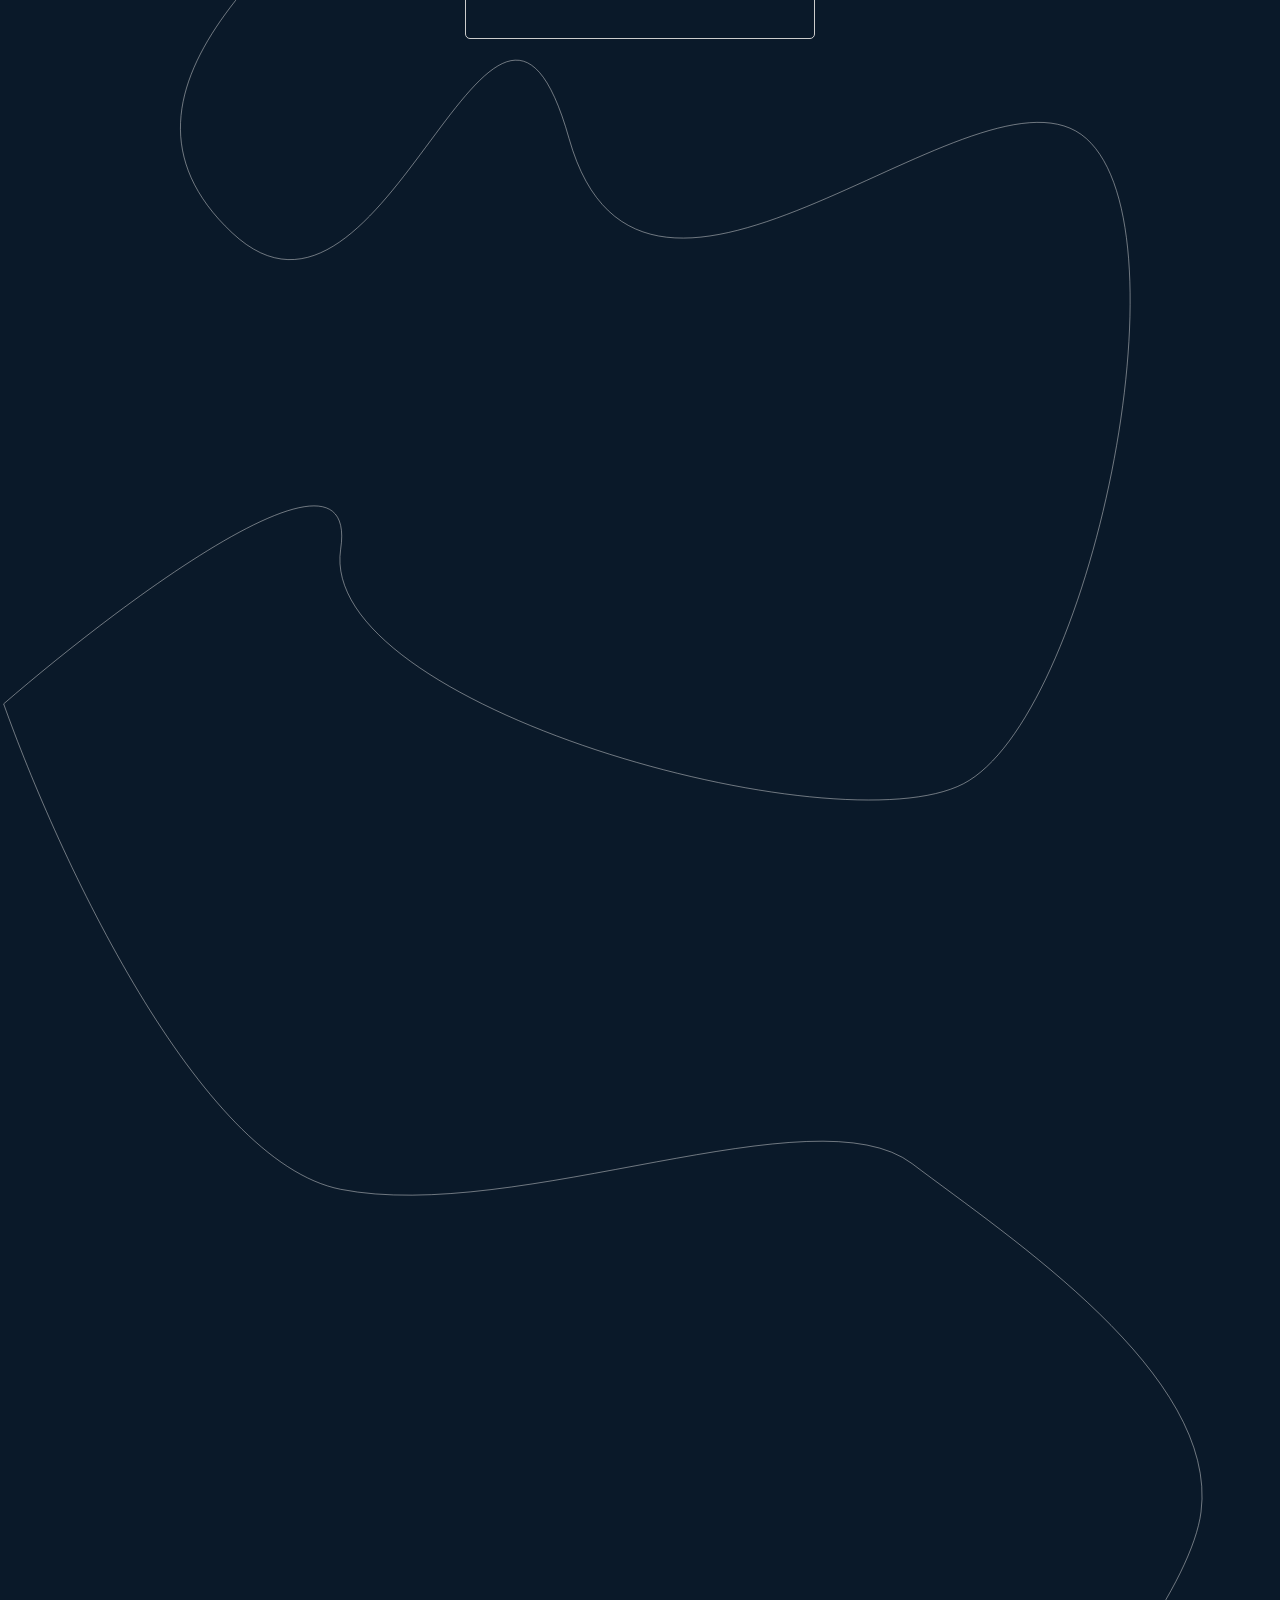
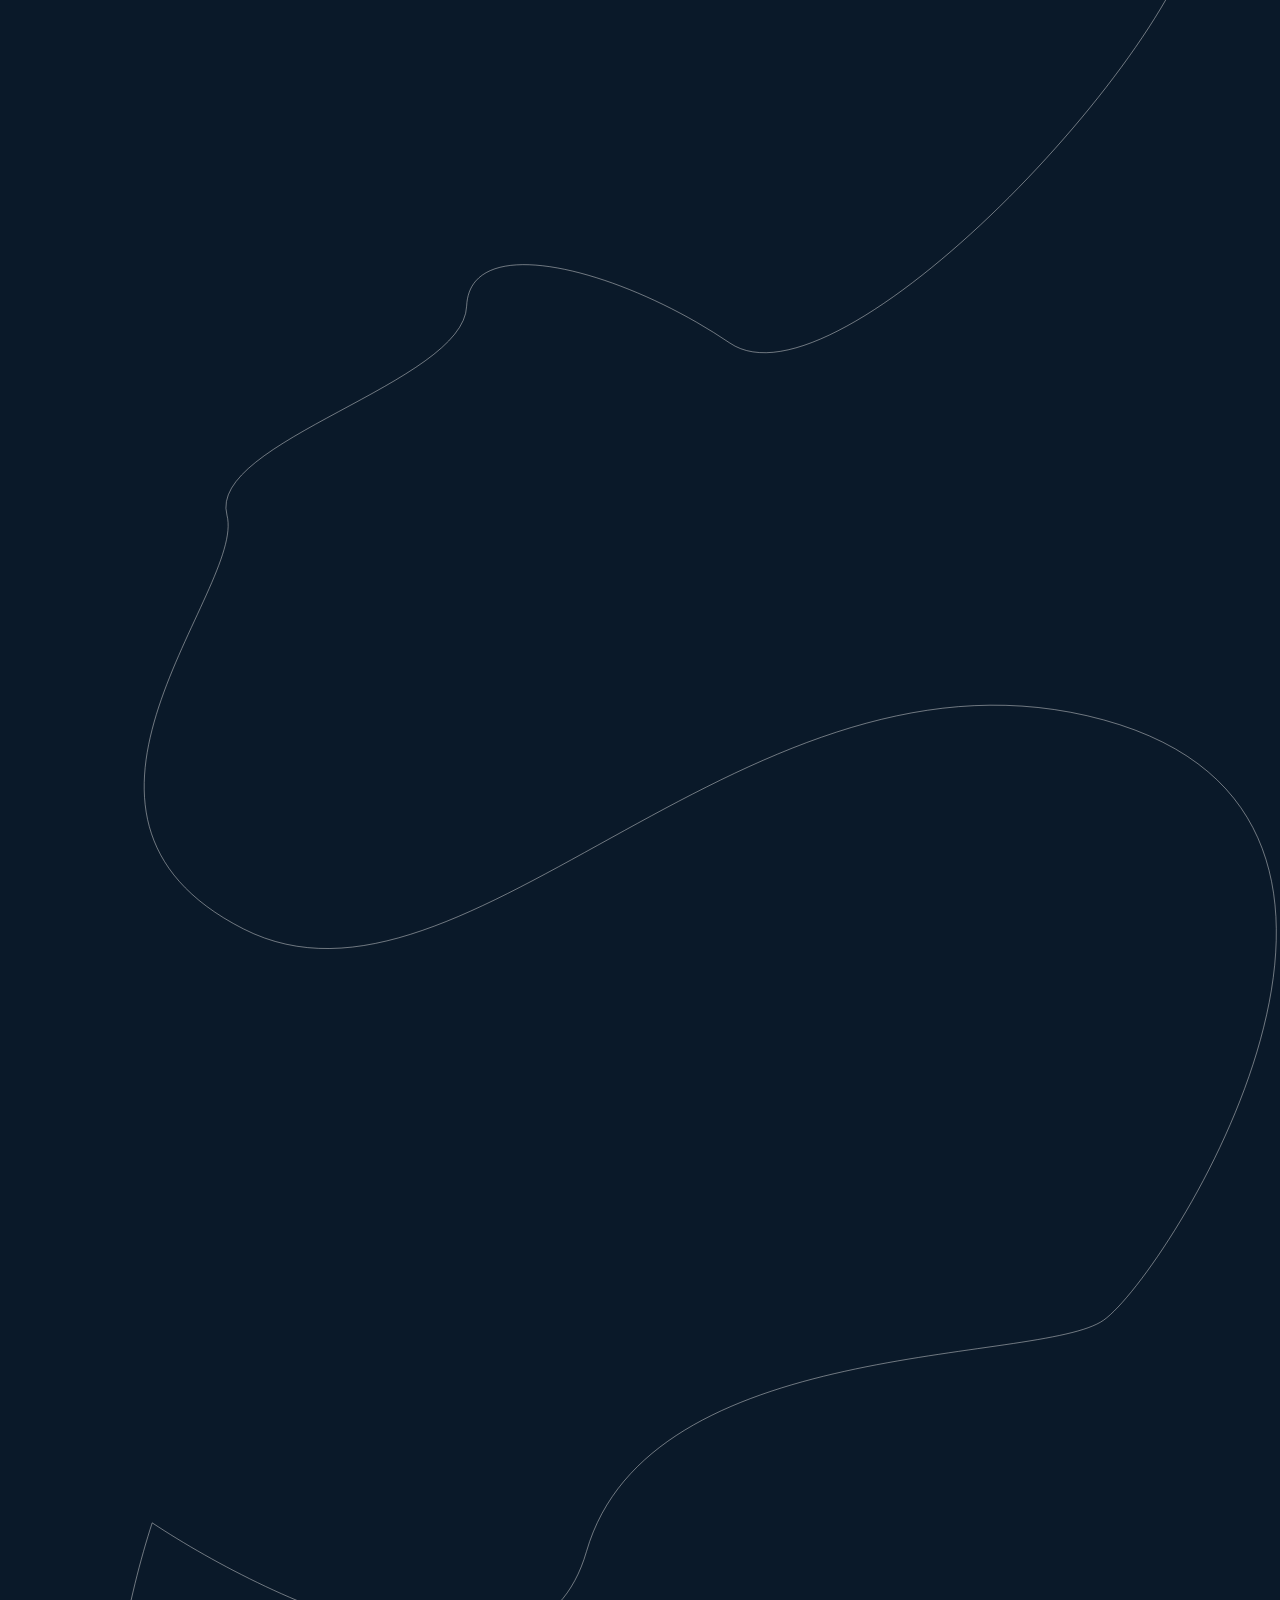
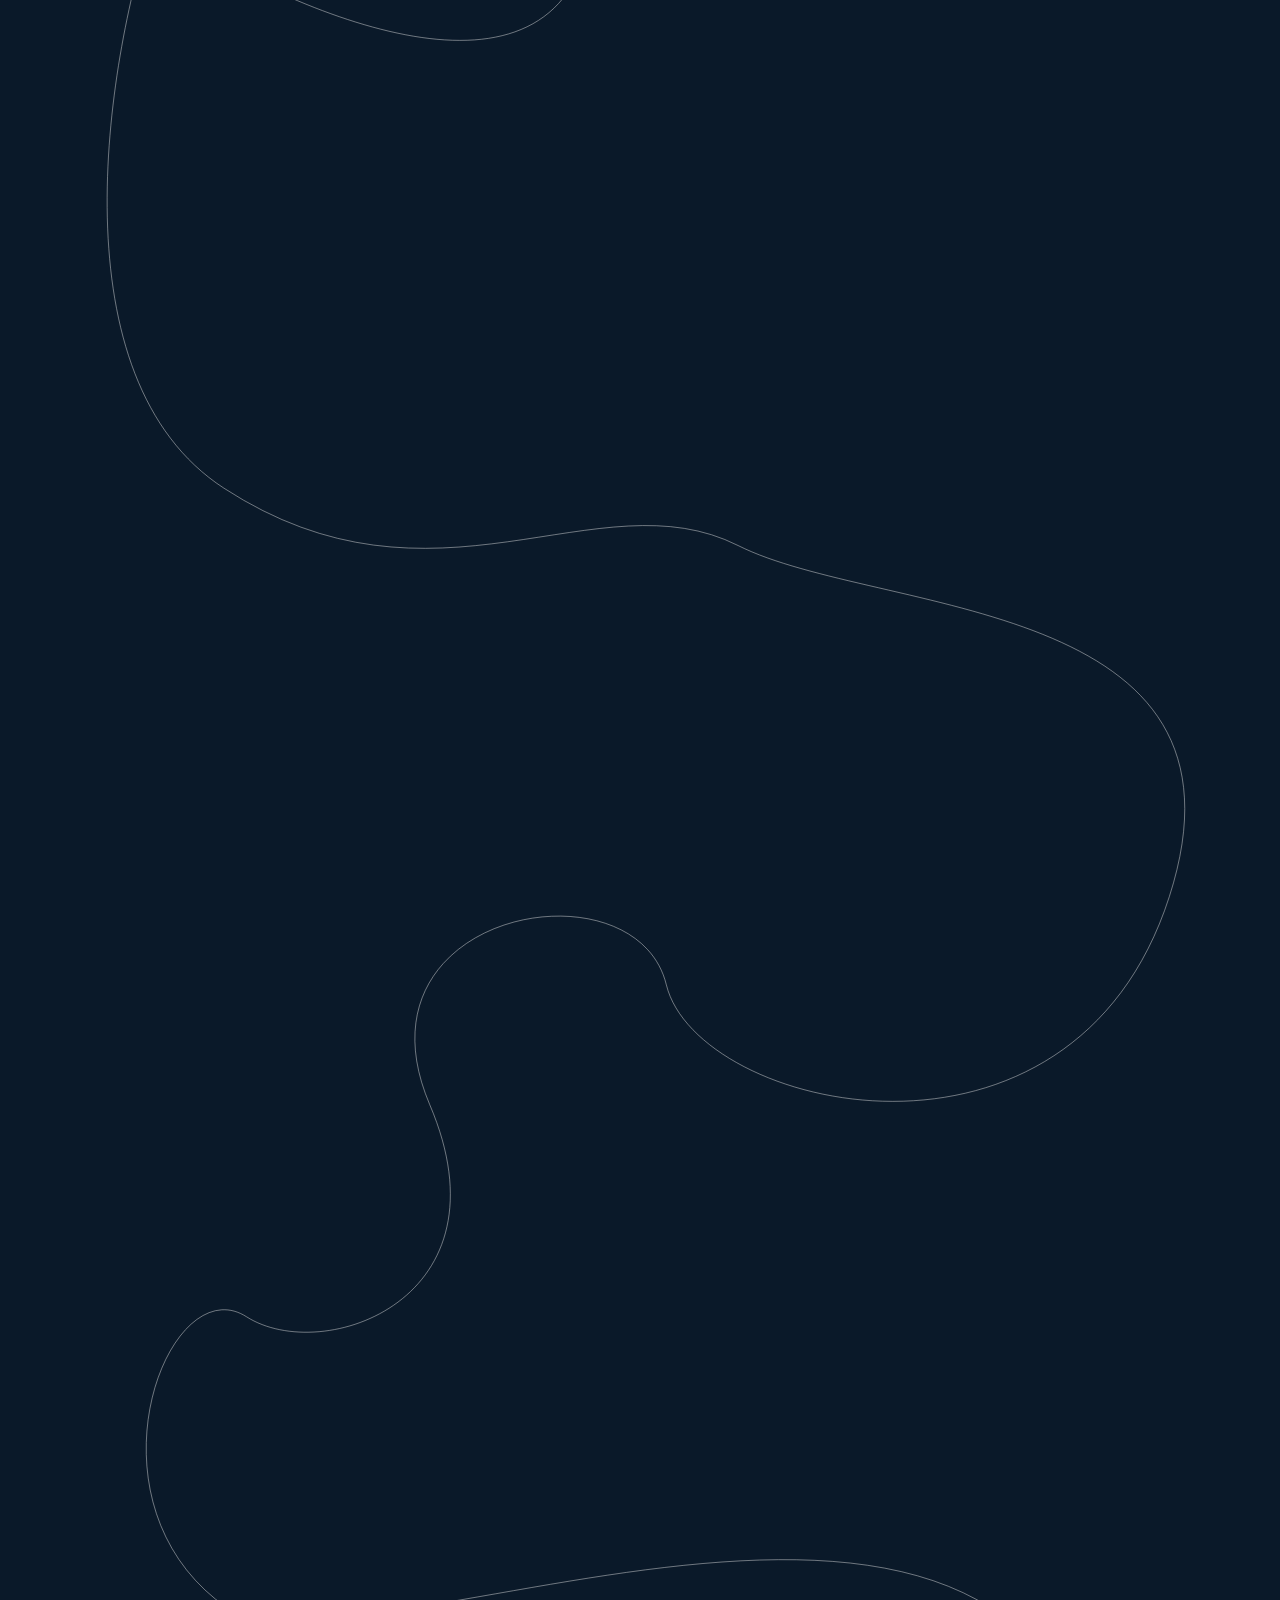
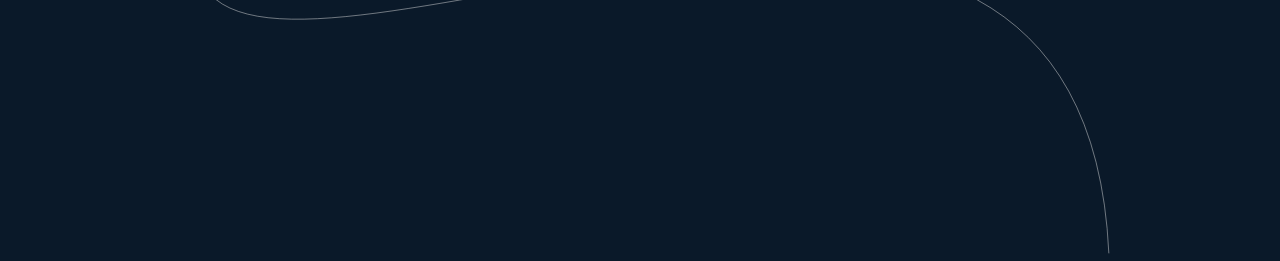
==== commit d8ba4eb0: "updating navbar, its now responsive and usable" ====
--- a/uikit/index.html
+++ b/uikit/index.html
@@ -160,7 +160,7 @@
         </div>
 
         <!-- LIENS EN NAVBAR -->
-        <div class="kit-card">
+        <div class="nav kit-card">
           <h2>NavLinks :</h2>
           <p>
             liste placée dans une div avec la classe .nav-links-container vous
--- a/uikit/style/ui-kit.css
+++ b/uikit/style/ui-kit.css
@@ -22,6 +22,20 @@
   margin: 0;
   padding: 0;
   box-sizing: border-box;
+  color: var(--color-light);
+}
+
+*::-webkit-scrollbar {
+  width: 1rem;
+}
+
+*::-webkit-scrollbar-track {
+  background: var(--color-dark);
+}
+
+*::-webkit-scrollbar-thumb {
+  background: var(--color-primary);
+  border: 0.25rem solid var(--color-dark);
 }
 
 body {
@@ -29,6 +43,18 @@
   background-color: var(--color-dark);
   position: relative;
   overflow-x: hidden;
+}
+
+.section {
+  margin: 0 auto;
+  padding: 6rem 0 1rem;
+}
+
+.container {
+  padding-top: 100px;
+  max-width: 75rem;
+  height: auto;
+  margin: 0 auto;
 }
 
 .frise {
@@ -63,13 +89,14 @@
   position: relative;
 }
 .section-viewer ul li {
-  width: 2.5rem;
-  aspect-ratio: 1/1;
   display: flex;
   justify-content: center;
   align-items: center;
 }
 .section-viewer ul li a {
+  display: block;
+  padding: 15px;
+  line-height: 10px;
   color: white;
   text-decoration: none;
   cursor: pointer;
@@ -151,10 +178,13 @@
 .input-group {
   position: relative;
   margin-top: 1.75rem;
+  width: 100%;
+  max-width: 400px;
 }
 .input-group label {
   position: absolute;
-  top: 45%;
+  top: 50%;
+  line-height: 1rem;
   left: 0.25rem;
   padding: 0 10px;
   background-color: transparent;
@@ -162,6 +192,7 @@
   transition: all 0.3s ease;
   transform: translateY(-50%);
   z-index: 1;
+  cursor: pointer;
 }
 .input-group input {
   padding: 10px;
@@ -184,21 +215,22 @@
   color: var(--color-primary);
 }
 .input-group.error input {
-  border: 1px solid red;
-  color: red;
-  background-color: rgb(255, 189, 182);
+  border: 1px solid red !important;
+  color: red !important;
+  background-color: rgb(255, 189, 182) !important;
 }
 .input-group.error input:focus {
-  outline: 1px solid red;
+  border: 1px solid red !important;
+  outline: none;
 }
 .input-group.error input:not(:-moz-placeholder-shown) + label {
-  color: red;
+  color: red !important;
 }
 .input-group.error input:not(:-ms-input-placeholder) + label {
-  color: red;
+  color: red !important;
 }
 .input-group.error input:focus + label, .input-group.error input:not(:placeholder-shown) + label {
-  color: red;
+  color: red !important;
 }
 .input-group::after {
   content: "";
@@ -227,7 +259,8 @@
 }
 
 /*  BOUTONS  */
-button {
+button,
+.btn {
   background-color: var(--color-light);
   border: none;
   border-radius: 5px;
@@ -238,9 +271,10 @@
 .btn {
   font-family: "Work Sans", sans-serif;
   font-weight: 800;
+  font-size: 1em;
   border: none;
   border-radius: 10px;
-  padding: 0.5rem 1.25rem;
+  padding: 0.4rem 1rem;
   margin-block: 0.5rem;
   width: -webkit-fit-content;
   width: -moz-fit-content;
@@ -344,6 +378,7 @@
 }
 .head_title.primary::after {
   background-color: var(--color-primary);
+  opacity: 0.5;
 }
 .head_title.secondary {
   color: var(--color-dark);
@@ -353,10 +388,19 @@
 }
 
 /* NAVLINKS */
+.space-between {
+  justify-content: space-between;
+}
+
+.row {
+  display: flex;
+  flex-direction: row;
+}
+
 .nav-links-container {
   display: flex;
-  flex-direction: column;
-  justify-content: center;
+  flex-grow: 1;
+  justify-content: space-between;
   align-items: center;
   transition: all 0.3s ease;
 }
@@ -369,7 +413,14 @@
   padding: 0;
   margin: 0;
 }
-.nav-links-container ul li a {
+.nav-links-container ul li .no-style img {
+  image-rendering: optimizeQuality;
+}
+.nav-links-container ul li.active a::after {
+  left: 0;
+}
+
+.nav a:not(.no-style) {
   position: relative;
   overflow-x: hidden;
   display: block;
@@ -377,15 +428,15 @@
   width: -moz-fit-content;
   width: fit-content;
   font-family: "Work Sans", sans-serif;
-  font-size: 1.5rem;
+  font-size: 1.2rem;
   font-weight: 800;
   color: var(--color-light);
   text-decoration: none;
   transition: all 0.3s ease;
-  margin: 0.5rem 1rem;
-  padding: 0.5rem 0;
-}
-.nav-links-container ul li a::after {
+  margin: 0 1rem;
+  padding: 1rem 0;
+}
+.nav a:not(.no-style)::after {
   content: "";
   display: block;
   position: absolute;
@@ -395,13 +446,10 @@
   background-color: var(--color-primary);
   transition: all 0.3s ease;
 }
-.nav-links-container ul li a:hover {
-  color: var(--color-primary);
-}
-.nav-links-container ul li a:hover::after {
-  left: 0;
-}
-.nav-links-container ul li.active a::after {
+.nav a:not(.no-style):hover {
+  color: var(--color-primary);
+}
+.nav a:not(.no-style):hover::after {
   left: 0;
 }
 
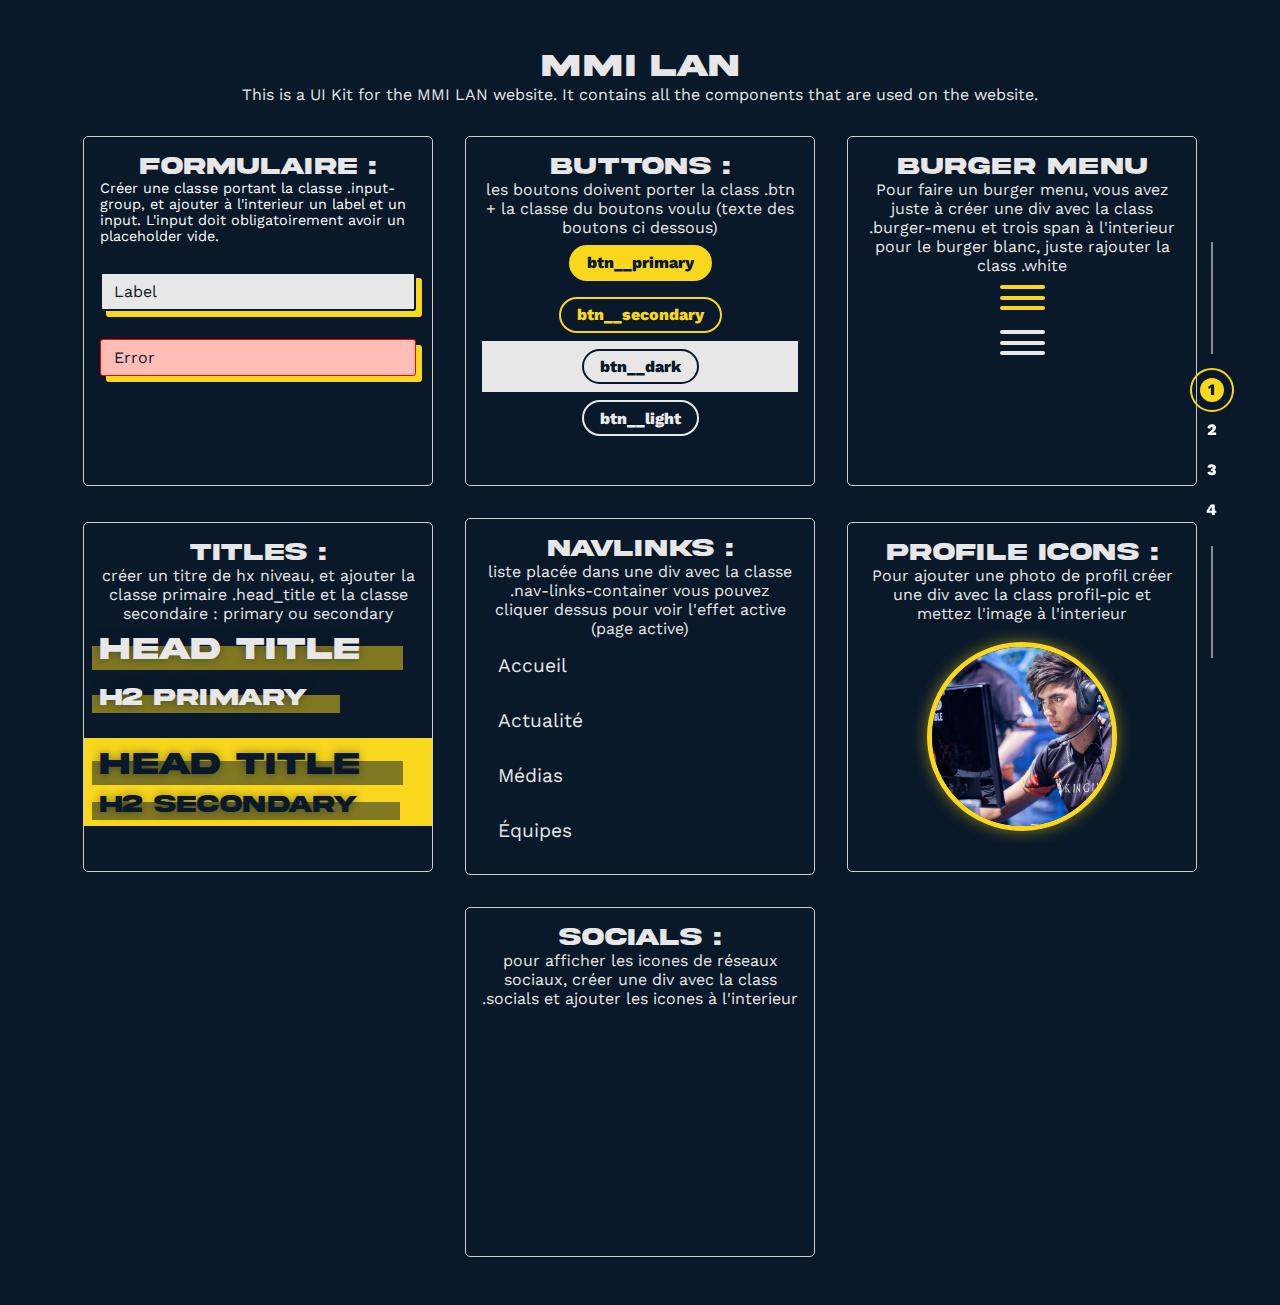
==== commit acad6180: "major update: fixed some js issues, lots of responsive issues, and began to fix program.css issues" ====
--- a/uikit/index.html
+++ b/uikit/index.html
@@ -42,8 +42,10 @@
     </script>
   </head>
   <body>
-    <div class="frise">
-      <img src="../Elements/graphics/frise.svg" alt="frise" />
+    <div class="frise_container">
+      <div class="frise">
+        <img src="../Elements/graphics/frise.svg" />
+      </div>
     </div>
 
     <!-- SECTION VIEWER -->
--- a/uikit/style/ui-kit.css
+++ b/uikit/style/ui-kit.css
@@ -52,9 +52,17 @@
 
 .container {
   padding-top: 100px;
-  max-width: 75rem;
+  max-width: 1300px;
   height: auto;
   margin: 0 auto;
+  padding-inline: 20px;
+}
+
+.frise_container {
+  position: absolute;
+  width: 100%;
+  height: var(--body-height);
+  overflow: hidden;
 }
 
 .frise {
@@ -70,7 +78,7 @@
   width: 100%;
   height: 100%;
   -o-object-fit: cover;
-     object-fit: cover;
+  object-fit: cover;
 }
 
 .section-viewer {
@@ -181,7 +189,7 @@
   width: 100%;
   max-width: 400px;
 }
-.input-group label {
+.input-group:not(.normal_label) label {
   position: absolute;
   top: 50%;
   line-height: 1rem;
@@ -194,22 +202,35 @@
   z-index: 1;
   cursor: pointer;
 }
+
+.input-group.normal_label label {
+  position: absolute;
+  top: -1.5rem;
+  font-size: 0.85rem;
+  line-height: 1rem;
+  left: 0.25rem;
+  padding: 0 10px;
+  background-color: transparent;
+  color: var(--color-primary);
+}
+
 .input-group input {
   padding: 10px;
   width: 100%;
   z-index: 1;
 }
-.input-group input:not(:-moz-placeholder-shown) + label {
+.input-group:not(.normal_label) input:not(:-moz-placeholder-shown) + label {
   top: -0.75rem;
   font-size: 0.85rem;
   color: var(--color-primary);
 }
-.input-group input:not(:-ms-input-placeholder) + label {
+.input-group:not(.normal_label) input:not(:-ms-input-placeholder) + label {
   top: -0.75rem;
   font-size: 0.85rem;
   color: var(--color-primary);
 }
-.input-group input:focus + label, .input-group input:not(:placeholder-shown) + label {
+.input-group:not(.normal_label) input:focus + label,
+.input-group:not(.normal_label) input:not(:placeholder-shown) + label {
   top: -0.75rem;
   font-size: 0.85rem;
   color: var(--color-primary);
@@ -229,7 +250,8 @@
 .input-group.error input:not(:-ms-input-placeholder) + label {
   color: red !important;
 }
-.input-group.error input:focus + label, .input-group.error input:not(:placeholder-shown) + label {
+.input-group.error input:focus + label,
+.input-group.error input:not(:placeholder-shown) + label {
   color: red !important;
 }
 .input-group::after {
@@ -241,7 +263,7 @@
   height: 100%;
   background-color: var(--color-primary);
   z-index: -1;
-  border-radius: 5px;
+  border-radius: 3px;
 }
 
 input {
@@ -250,7 +272,7 @@
   background-color: var(--color-light);
   border: 2px solid var(--color-dark);
   outline: none;
-  border-radius: 5px;
+  border-radius: 3px;
   padding: 5px;
 }
 input:focus {
@@ -263,7 +285,7 @@
 .btn {
   background-color: var(--color-light);
   border: none;
-  border-radius: 5px;
+  border-radius: 50vw;
   cursor: pointer;
   transition: all 0.3s ease;
 }
@@ -273,7 +295,6 @@
   font-weight: 800;
   font-size: 1em;
   border: none;
-  border-radius: 10px;
   padding: 0.4rem 1rem;
   margin-block: 0.5rem;
   width: -webkit-fit-content;
@@ -286,11 +307,11 @@
   border: 2px solid var(--color-primary);
 }
 .btn.btn__primary:hover {
-  background-color: var(--color-dark);
+  background-color: transparent;
   color: var(--color-primary);
 }
 .btn.btn__secondary {
-  background-color: var(--color-dark);
+  background-color: transparent;
   color: var(--color-primary);
   border: 2px solid var(--color-primary);
 }
@@ -299,7 +320,7 @@
   color: var(--color-dark);
 }
 .btn.btn__dark {
-  background-color: var(--color-light);
+  background-color: transparent;
   color: var(--color-dark);
   border: 2px solid var(--color-dark);
 }
@@ -308,7 +329,7 @@
   color: var(--color-light);
 }
 .btn.btn__light {
-  background-color: var(--color-dark);
+  background-color: transparent;
   color: var(--color-light);
   border: 2px solid var(--color-light);
 }
@@ -428,8 +449,7 @@
   width: -moz-fit-content;
   width: fit-content;
   font-family: "Work Sans", sans-serif;
-  font-size: 1.2rem;
-  font-weight: 800;
+  font-size: clamp(1rem, 1.5vw, 1.2rem);
   color: var(--color-light);
   text-decoration: none;
   transition: all 0.3s ease;
@@ -468,5 +488,5 @@
   width: 100%;
   height: 100%;
   -o-object-fit: cover;
-     object-fit: cover;
-}/*# sourceMappingURL=ui-kit.css.map */+  object-fit: cover;
+}
